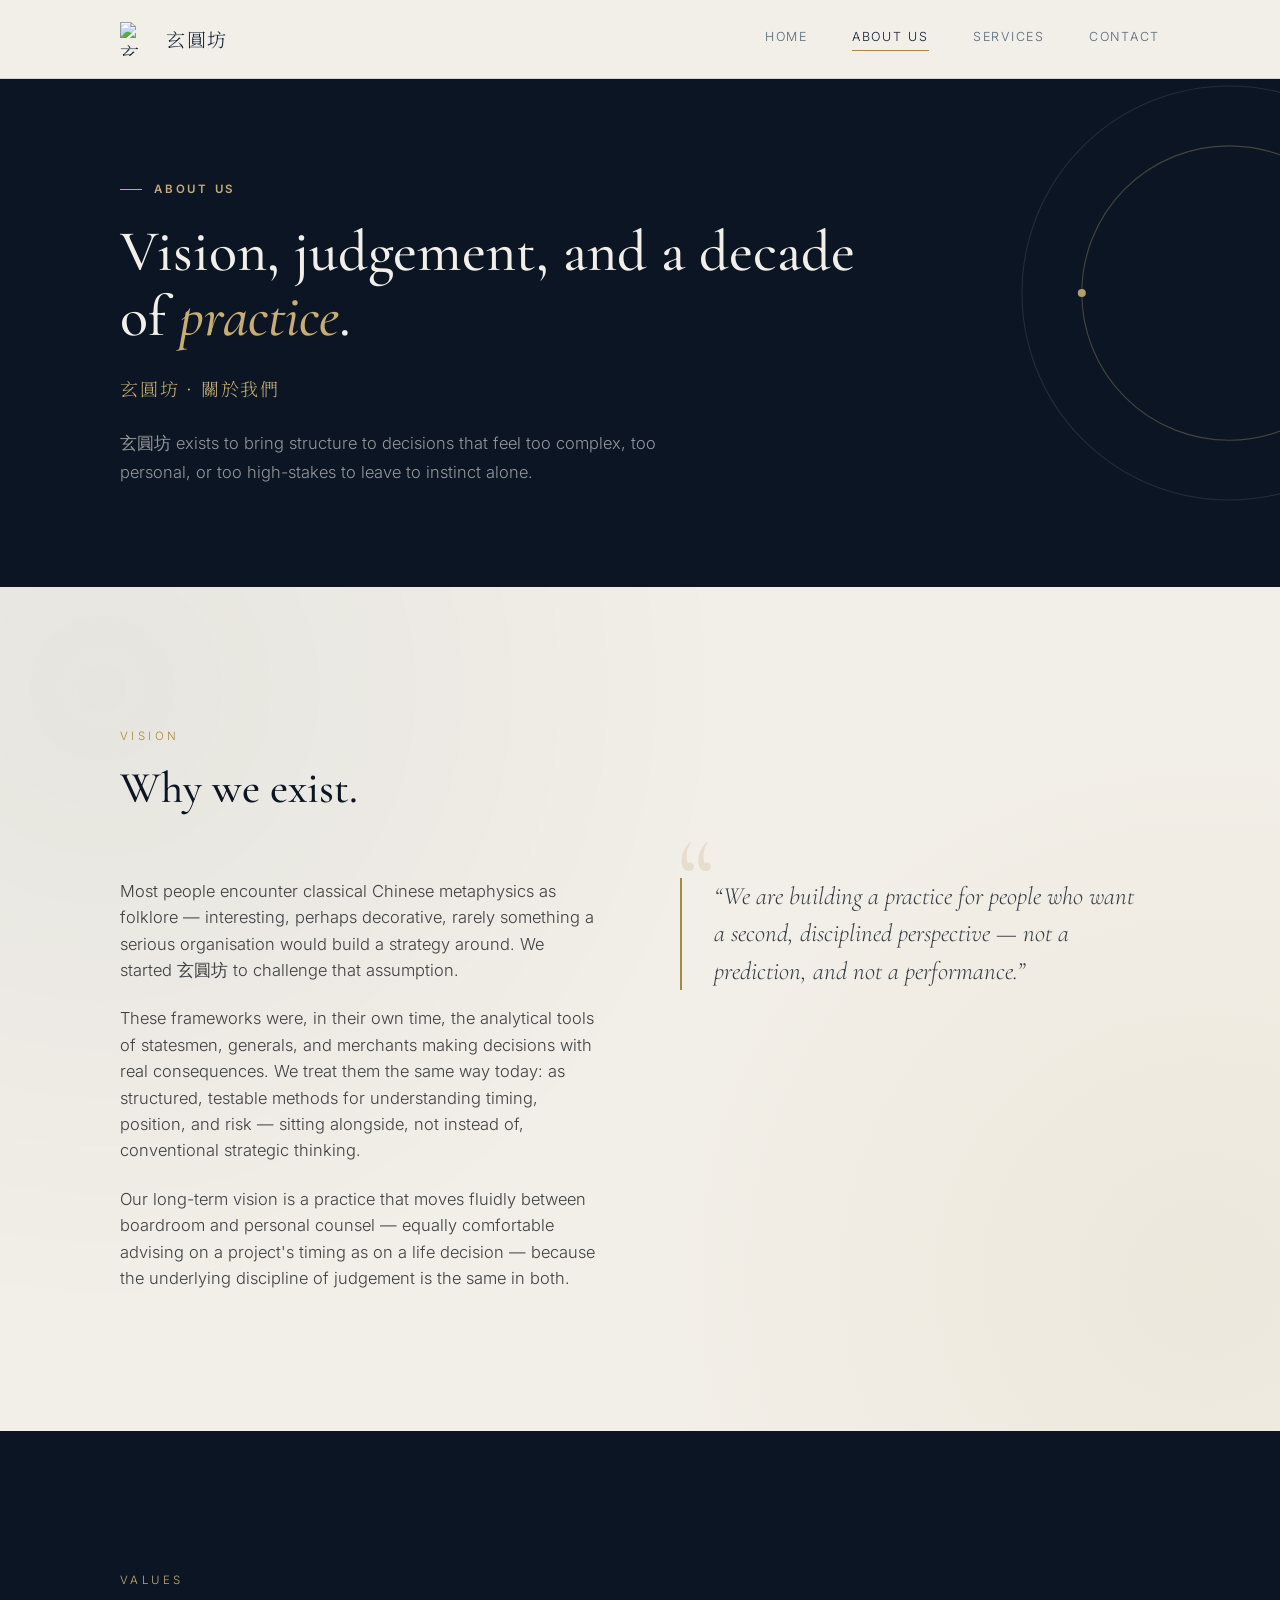
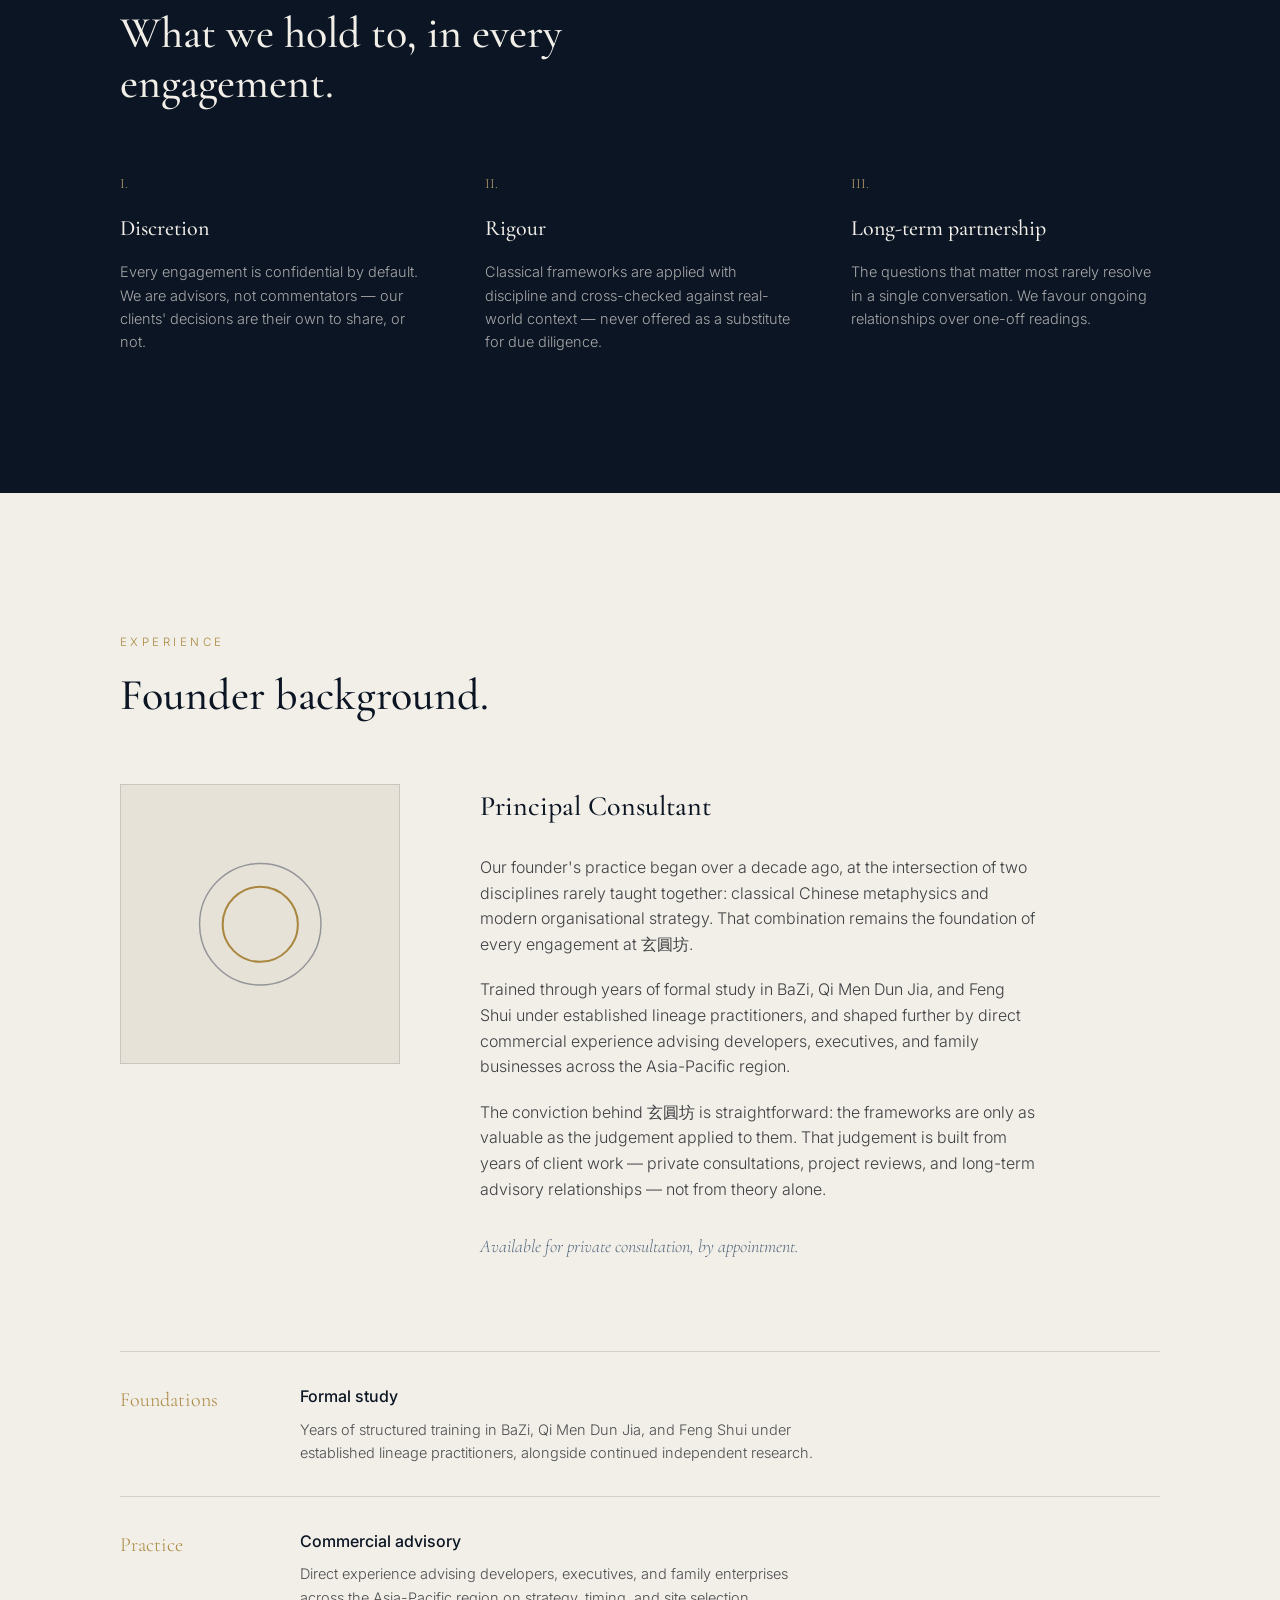
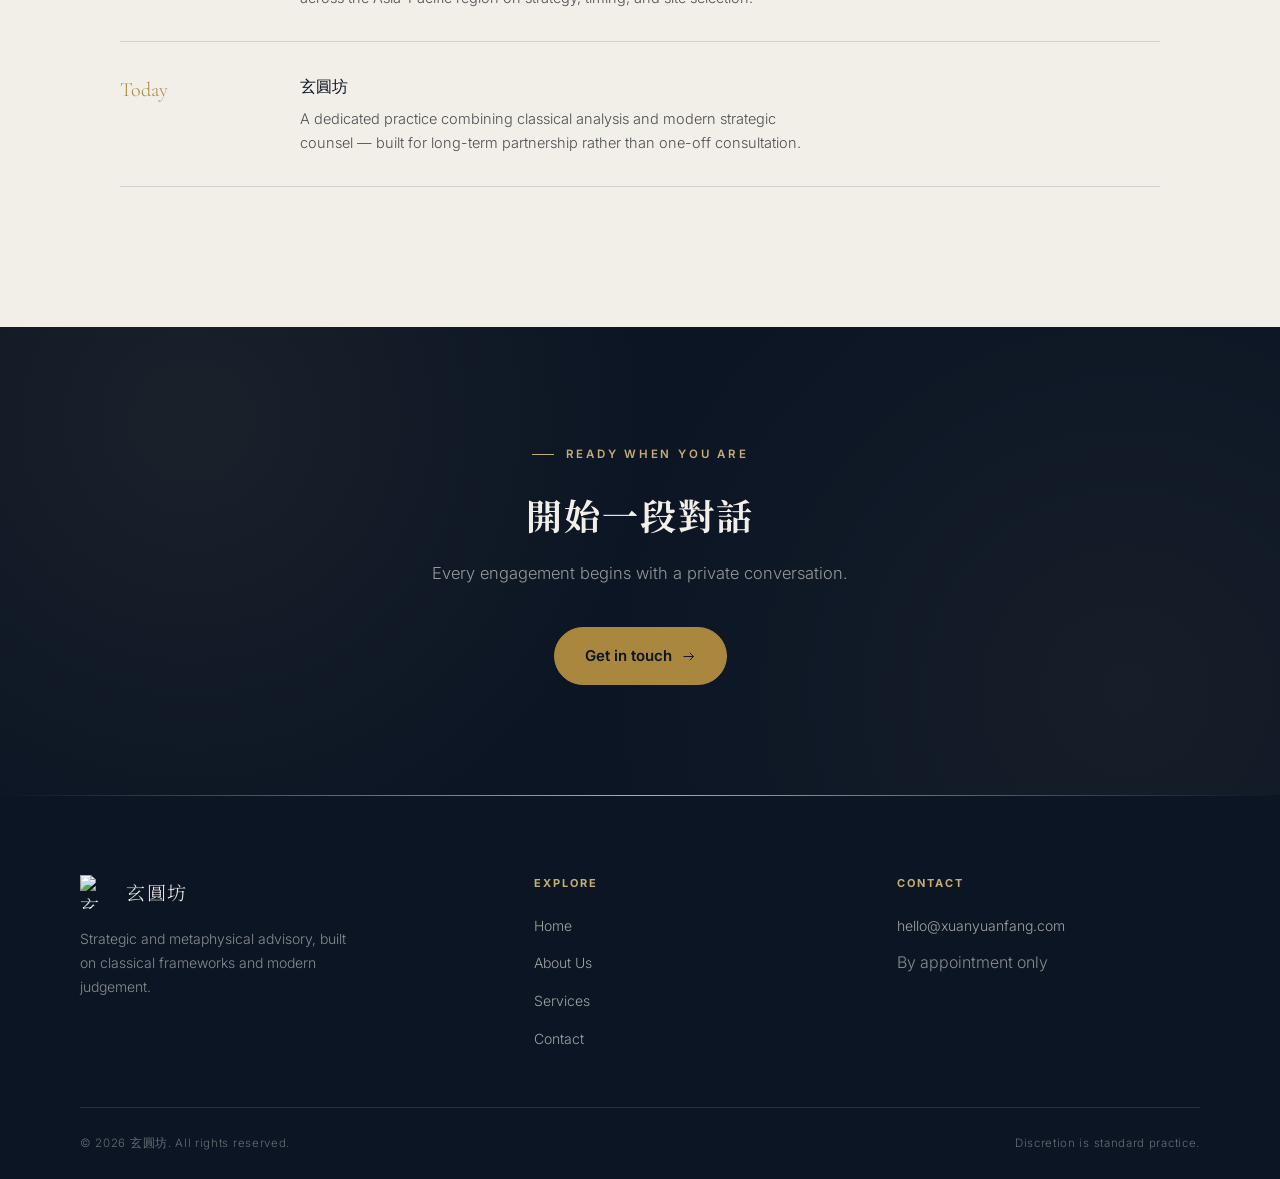
==== about.html @ 07e03a86 "Add files via upload" ====
<!DOCTYPE html>
<html lang="en">
<head>
<meta charset="UTF-8">
<meta name="viewport" content="width=device-width, initial-scale=1.0">
<title>About Us — 玄圓坊</title>
<link rel="icon" href="images/logo.png">
<link rel="preconnect" href="https://fonts.googleapis.com">
<link rel="preconnect" href="https://fonts.gstatic.com" crossorigin>
<link href="https://fonts.googleapis.com/css2?family=Noto+Serif+SC:wght@300;400;600&family=Cormorant+Garamond:ital,wght@0,500;0,600;1,400&family=Inter:wght@300;400;500;600&display=swap" rel="stylesheet">
<link rel="stylesheet" href="style.css">
</head>
<body>

<header id="siteHeader">
  <nav class="wrap">
    <a href="index.html" class="brand-mark">
      <img src="images/logo.png" alt="玄圓坊">
      玄圓坊
    </a>
    <div class="nav-links" id="navLinks">
      <a href="index.html">Home</a>
      <a href="about.html" class="active">About Us</a>
      <a href="services.html">Services</a>
      <a href="contact.html">Contact</a>
    </div>
    <button class="nav-toggle" id="navToggle" aria-label="Toggle menu">
      <span></span><span></span><span></span>
    </button>
  </nav>
</header>

<section class="page-hero">
  <div class="wrap">
    <div class="page-hero-decor" aria-hidden="true">
      <svg viewBox="0 0 400 400" fill="none">
        <circle cx="200" cy="200" r="180" stroke="rgba(242,239,232,0.12)" stroke-width="1"/>
        <circle cx="200" cy="200" r="128" stroke="var(--gold-soft)" stroke-width="1" opacity="0.35"/>
        <circle cx="72" cy="200" r="3.5" fill="var(--gold-soft)"/>
      </svg>
    </div>
    <div class="eyebrow">About Us</div>
    <h1>Vision, judgement, and a decade of <em style="font-style:italic;color:var(--gold-soft);">practice</em>.</h1>
    <div class="cn-sub">玄圓坊 · 關於我們</div>
    <p class="lede">玄圓坊 exists to bring structure to decisions that feel too complex, too personal, or too high-stakes to leave to instinct alone.</p>
  </div>
</section>

<section class="philosophy">
  <div class="wrap">
    <div class="section-head reveal">
      <div class="section-eyebrow">Vision</div>
      <h2 class="section-title">Why we exist.</h2>
    </div>
    <div class="philosophy-grid">
      <div class="reveal">
        <p>Most people encounter classical Chinese metaphysics as folklore — interesting, perhaps decorative, rarely something a serious organisation would build a strategy around. We started 玄圓坊 to challenge that assumption.</p>
        <p>These frameworks were, in their own time, the analytical tools of statesmen, generals, and merchants making decisions with real consequences. We treat them the same way today: as structured, testable methods for understanding timing, position, and risk — sitting alongside, not instead of, conventional strategic thinking.</p>
        <p>Our long-term vision is a practice that moves fluidly between boardroom and personal counsel — equally comfortable advising on a project's timing as on a life decision — because the underlying discipline of judgement is the same in both.</p>
      </div>
      <div class="reveal quote-block">
        <p>&ldquo;We are building a practice for people who want a second, disciplined perspective — not a prediction, and not a performance.&rdquo;</p>
      </div>
    </div>
  </div>
</section>

<section class="values">
  <div class="wrap">
    <div class="section-head reveal">
      <div class="section-eyebrow">Values</div>
      <h2 class="section-title">What we hold to, in every engagement.</h2>
    </div>
    <div class="value-grid reveal">
      <div class="value-item">
        <div class="v-num">I.</div>
        <h3>Discretion</h3>
        <p>Every engagement is confidential by default. We are advisors, not commentators — our clients' decisions are their own to share, or not.</p>
      </div>
      <div class="value-item">
        <div class="v-num">II.</div>
        <h3>Rigour</h3>
        <p>Classical frameworks are applied with discipline and cross-checked against real-world context — never offered as a substitute for due diligence.</p>
      </div>
      <div class="value-item">
        <div class="v-num">III.</div>
        <h3>Long-term partnership</h3>
        <p>The questions that matter most rarely resolve in a single conversation. We favour ongoing relationships over one-off readings.</p>
      </div>
    </div>
  </div>
</section>

<section id="founder" class="founder">
  <div class="wrap">
    <div class="section-head reveal">
      <div class="section-eyebrow">Experience</div>
      <h2 class="section-title">Founder background.</h2>
    </div>
    <div class="founder-grid">
      <div class="reveal founder-mark">
        <svg viewBox="0 0 100 100" aria-hidden="true">
          <circle cx="50" cy="50" r="42" fill="none" stroke="var(--navy)" stroke-width="1" opacity="0.4"/>
          <circle cx="50" cy="50" r="26" fill="none" stroke="var(--gold)" stroke-width="1.4"/>
        </svg>
      </div>
      <div class="reveal founder-copy">
        <div class="founder-name">Principal Consultant</div>
        <p>Our founder's practice began over a decade ago, at the intersection of two disciplines rarely taught together: classical Chinese metaphysics and modern organisational strategy. That combination remains the foundation of every engagement at 玄圓坊.</p>
        <p>Trained through years of formal study in BaZi, Qi Men Dun Jia, and Feng Shui under established lineage practitioners, and shaped further by direct commercial experience advising developers, executives, and family businesses across the Asia-Pacific region.</p>
        <p>The conviction behind 玄圓坊 is straightforward: the frameworks are only as valuable as the judgement applied to them. That judgement is built from years of client work — private consultations, project reviews, and long-term advisory relationships — not from theory alone.</p>
        <div class="founder-signoff">Available for private consultation, by appointment.</div>
      </div>
    </div>

    <div class="timeline reveal" style="margin-top:90px;">
      <div class="timeline-row">
        <div class="t-year">Foundations</div>
        <div class="t-copy">
          <h4>Formal study</h4>
          <p>Years of structured training in BaZi, Qi Men Dun Jia, and Feng Shui under established lineage practitioners, alongside continued independent research.</p>
        </div>
      </div>
      <div class="timeline-row">
        <div class="t-year">Practice</div>
        <div class="t-copy">
          <h4>Commercial advisory</h4>
          <p>Direct experience advising developers, executives, and family enterprises across the Asia-Pacific region on strategy, timing, and site selection.</p>
        </div>
      </div>
      <div class="timeline-row">
        <div class="t-year">Today</div>
        <div class="t-copy">
          <h4>玄圓坊</h4>
          <p>A dedicated practice combining classical analysis and modern strategic counsel — built for long-term partnership rather than one-off consultation.</p>
        </div>
      </div>
    </div>
  </div>
</section>

<section class="cta-banner">
  <div class="wrap" style="text-align:center;">
    <div class="cta-eyebrow reveal in-view">Ready when you are</div>
    <h2 class="cta-title reveal in-view">開始一段對話</h2>
    <p class="cta-sub reveal in-view">Every engagement begins with a private conversation.</p>
    <div class="cta-buttons reveal in-view">
      <a class="btn" href="contact.html">Get in touch
        <svg viewBox="0 0 24 24" fill="none" stroke="currentColor" stroke-width="1.5"><path d="M4 12h16M14 6l6 6-6 6"/></svg>
      </a>
    </div>
  </div>
</section>

<footer>
  <div class="wrap footer-main">
    <div class="footer-brand">
      <div class="brand-mark">
        <img src="images/logo-gold.png" alt="玄圓坊">
        玄圓坊
      </div>
      <p>Strategic and metaphysical advisory, built on classical frameworks and modern judgement.</p>
    </div>
    <div class="footer-col">
      <h4>Explore</h4>
      <ul>
        <li><a href="index.html">Home</a></li>
        <li><a href="about.html">About Us</a></li>
        <li><a href="services.html">Services</a></li>
        <li><a href="contact.html">Contact</a></li>
      </ul>
    </div>
    <div class="footer-col">
      <h4>Contact</h4>
      <ul>
        <li><a href="mailto:hello@xuanyuanfang.com">hello@xuanyuanfang.com</a></li>
        <li>By appointment only</li>
      </ul>
    </div>
  </div>
  <div class="wrap footer-bottom">
    <div>&copy; 2026 玄圓坊. All rights reserved.</div>
    <div>Discretion is standard practice.</div>
  </div>
</footer>

<script src="script.js"></script>
</body>
</html>
---- style.css ----
:root{
  --navy: #14213A;
  --navy-deep: #0B1524;
  --blue-grey: #55697E;
  --paper: #F2EFE8;
  --paper-dim: #E7E2D7;
  --gold: #A9873F;
  --gold-soft: #C7AD73;
  --ink: #171A1F;
  --line: rgba(20,33,58,0.14);
  --serif-cn: 'Noto Serif SC', serif;
  --serif-en: 'Cormorant Garamond', serif;
  --sans: 'Inter', -apple-system, sans-serif;
}

*{ margin:0; padding:0; box-sizing:border-box; }
html{ scroll-behavior:smooth; }

body{
  background:var(--paper);
  color:var(--ink);
  font-family:var(--sans);
  font-weight:300;
  line-height:1.6;
  overflow-x:hidden;
}

a{ color:inherit; text-decoration:none; }
::selection{ background:var(--gold-soft); color:var(--navy-deep); }
a:focus-visible, button:focus-visible, input:focus-visible, textarea:focus-visible{
  outline:2px solid var(--gold);
  outline-offset:4px;
}

.wrap{ max-width:1120px; margin:0 auto; padding:0 40px; }

/* ---------- NAV ---------- */
header{
  position:fixed; top:0; left:0; right:0; z-index:100;
  padding:22px 0;
  background:var(--paper);
  border-bottom:1px solid var(--line);
  transition:padding .4s ease, box-shadow .4s ease;
}
header.scrolled{
  padding:14px 0;
  box-shadow:0 8px 24px -18px rgba(11,21,36,0.25);
  border-bottom:1px solid var(--line);
}
nav.wrap{ display:flex; align-items:center; justify-content:space-between; }
.brand-mark{
  display:flex; align-items:center; gap:12px;
  font-family:var(--serif-cn); font-size:19px; letter-spacing:0.08em; color:var(--navy);
}
.brand-mark svg{ width:26px; height:26px; display:block; }
.brand-mark img{ width:34px; height:34px; display:block; }

.nav-links{
  display:flex; gap:44px; font-size:12.5px;
  letter-spacing:0.14em; text-transform:uppercase; color:var(--blue-grey);
}
.nav-links a{ position:relative; padding-bottom:4px; transition:color .3s ease; }
.nav-links a:hover, .nav-links a.active{ color:var(--navy); }
.nav-links a::after{
  content:''; position:absolute; left:0; bottom:0; width:0; height:1px;
  background:var(--gold); transition:width .35s ease;
}
.nav-links a:hover::after, .nav-links a.active::after{ width:100%; }

.nav-toggle{
  display:none; background:none; border:none; cursor:pointer;
  width:28px; height:20px; position:relative;
}
.nav-toggle span{
  position:absolute; left:0; right:0; height:1px; background:var(--navy);
  transition:transform .3s ease, opacity .3s ease;
}
.nav-toggle span:nth-child(1){ top:0; }
.nav-toggle span:nth-child(2){ top:9px; }
.nav-toggle span:nth-child(3){ top:18px; }

@media (max-width:760px){
  .nav-links{
    position:fixed; top:0; right:0; height:100vh; width:min(280px,78vw);
    background:var(--navy-deep); flex-direction:column; justify-content:center;
    align-items:flex-start; gap:30px; padding:0 44px;
    transform:translateX(100%); transition:transform .45s ease; color:var(--paper);
  }
  .nav-links.open{ transform:translateX(0); }
  .nav-links a{ color:rgba(242,239,232,0.8); }
  .nav-links a:hover, .nav-links a.active{ color:var(--gold-soft); }
  .nav-toggle{ display:block; z-index:110; }
  header.menu-open .nav-toggle span:nth-child(1){ transform:translateY(9px) rotate(45deg); }
  header.menu-open .nav-toggle span:nth-child(2){ opacity:0; }
  header.menu-open .nav-toggle span:nth-child(3){ transform:translateY(-9px) rotate(-45deg); }
}

/* ---------- PAGE HERO (interior pages, dark) ---------- */
.page-hero{
  padding:180px 0 100px;
  text-align:left;
  background:var(--navy-deep);
  position:relative;
  overflow:hidden;
}
.page-hero-decor{
  position:absolute; top:50%; right:-14%; transform:translateY(-50%);
  width:min(460px, 44vw); height:min(460px, 44vw); pointer-events:none; z-index:1; opacity:0.9;
}
.eyebrow{
  display:flex; align-items:center; gap:12px;
  font-family:var(--sans); font-size:11.5px; font-weight:600; letter-spacing:0.24em; text-transform:uppercase;
  color:var(--gold-soft); margin-bottom:22px; position:relative; z-index:2;
}
.eyebrow::before{ content:''; width:22px; height:1px; background:var(--gold-soft); }
.page-hero h1{
  font-family:var(--serif-en); font-weight:500;
  font-size:clamp(36px, 5.2vw, 58px); color:var(--paper); max-width:760px; line-height:1.12;
  position:relative; z-index:2;
}
.page-hero .cn-sub{
  font-family:var(--serif-cn); font-size:18px; letter-spacing:0.1em;
  color:var(--gold-soft); margin-top:24px; position:relative; z-index:2;
}
.page-hero p.lede{
  font-family:var(--sans); font-weight:300; font-size:16.5px; line-height:1.75;
  color:rgba(242,239,232,0.6); max-width:560px; margin-top:26px; position:relative; z-index:2;
}

/* ---------- CTA BANNER TEXT (dedicated, avoids hero-class collisions) ---------- */
.cta-eyebrow{
  display:inline-flex; align-items:center; gap:12px; justify-content:center;
  font-family:var(--sans); font-size:11.5px; font-weight:600; letter-spacing:0.24em; text-transform:uppercase;
  color:var(--gold-soft); margin-bottom:22px;
}
.cta-eyebrow::before{ content:''; width:22px; height:1px; background:var(--gold-soft); }
.cta-title{
  font-family:var(--serif-cn); font-size:clamp(26px,3.6vw,36px); color:var(--paper);
  letter-spacing:0.06em; margin-bottom:16px;
}
.cta-sub{
  font-family:var(--sans); font-weight:300; font-size:16.5px; line-height:1.7;
  color:rgba(242,239,232,0.6); max-width:460px; margin:0 auto 40px;
}
.cta-buttons{ display:flex; gap:16px; justify-content:center; flex-wrap:wrap; }

/* ---------- HOME HERO (dark, left-aligned) ---------- */
.hero{
  min-height:100vh; display:flex; align-items:center; position:relative;
  background:var(--navy-deep); overflow:hidden; padding:150px 0 100px;
}
.hero-decor{
  position:absolute; top:50%; right:-8%; transform:translateY(-50%);
  width:min(680px, 60vw); height:min(680px, 60vw); pointer-events:none; z-index:1;
}
@media (prefers-reduced-motion: no-preference){
  .hero-decor{ animation:slowspin 140s linear infinite; }
  @keyframes slowspin{ to{ transform:translateY(-50%) rotate(360deg); } }
  .arc-draw{ stroke-dasharray:1000; stroke-dashoffset:1000; animation:draw 2.4s cubic-bezier(.4,0,.2,1) forwards; }
  .arc-draw.delay1{ animation-delay:.3s; }
  @keyframes draw{ to{ stroke-dashoffset:0; } }
}

.hero-inner{
  position:relative; z-index:2;
  max-width:660px;
}
.hero-eyebrow{
  display:flex; align-items:center; gap:12px;
  font-family:var(--sans); font-size:11.5px; font-weight:600; letter-spacing:0.24em; text-transform:uppercase;
  color:var(--gold-soft); margin-bottom:26px; opacity:0; animation:fadeUp .9s ease forwards .2s;
}
.hero-eyebrow::before{ content:''; width:22px; height:1px; background:var(--gold-soft); }

.hero-couplet{
  display:flex; align-items:baseline; gap:16px; flex-wrap:wrap;
  margin-bottom:28px; opacity:0; animation:fadeUp 1s ease forwards .4s;
}
.couplet-cn{ font-family:var(--serif-cn); font-size:20px; color:var(--gold-soft); letter-spacing:0.05em; }
.couplet-en{ font-family:var(--sans); font-size:14px; color:rgba(242,239,232,0.5); font-weight:300; }

.hero-headline{
  font-family:var(--serif-en); font-weight:500; font-size:clamp(38px, 5.4vw, 62px);
  line-height:1.1; color:var(--paper); margin-bottom:30px; letter-spacing:-0.01em;
  opacity:0; animation:fadeUp 1.05s ease forwards .55s;
}
.hero-headline em{ font-style:italic; color:var(--gold-soft); font-weight:500; }

.hero-lede{
  font-family:var(--sans); font-size:16.5px; font-weight:300; line-height:1.75;
  color:rgba(242,239,232,0.62); max-width:520px; margin-bottom:44px;
  opacity:0; animation:fadeUp 1.05s ease forwards .75s;
}

.hero-cta{ display:flex; gap:16px; flex-wrap:wrap; opacity:0; animation:fadeUp 1.05s ease forwards .95s; }

@keyframes fadeUp{ from{ opacity:0; transform:translateY(16px); } to{ opacity:1; transform:translateY(0); } }

.btn{
  display:inline-flex; align-items:center; gap:9px;
  font-family:var(--sans); font-weight:600; font-size:15px; letter-spacing:0; text-transform:none;
  color:var(--navy-deep); background:var(--gold); border:1px solid var(--gold);
  border-radius:999px; padding:16px 30px; cursor:pointer;
  transition:transform .3s ease, box-shadow .3s ease, background .3s ease, border-color .3s ease;
}
.btn:hover{ background:var(--gold-soft); border-color:var(--gold-soft); transform:translateY(-2px); box-shadow:0 14px 28px -14px rgba(169,135,63,0.55); color:var(--navy-deep); }
.btn svg{ width:15px; height:15px; transition:transform .35s ease; }
.btn:hover svg{ transform:translateX(4px); }
.btn.ghost{ background:transparent; border-color:rgba(20,33,58,0.28); color:var(--navy); }
.btn.ghost:hover{ background:rgba(20,33,58,0.05); box-shadow:none; }
.btn.on-dark{ background:transparent; border-color:rgba(242,239,232,0.35); color:var(--paper); }
.btn.on-dark:hover{ background:rgba(242,239,232,0.08); border-color:var(--paper); box-shadow:none; }

/* ---------- SECTION SHELL ---------- */
section{ padding:140px 0; position:relative; }
.section-head{ margin-bottom:64px; }
.section-eyebrow{ font-size:11.5px; letter-spacing:0.3em; text-transform:uppercase; color:var(--gold); margin-bottom:18px; }
.section-title{ font-family:var(--serif-en); font-weight:500; font-size:clamp(30px, 3.6vw, 44px); color:var(--navy-deep); max-width:640px; line-height:1.15; }

.reveal{ opacity:0; transform:translateY(28px); transition:opacity .9s ease, transform .9s ease; }
.reveal.in-view{ opacity:1; transform:translateY(0); }

/* ---------- PHILOSOPHY / TEXT BLOCKS ---------- */
.philosophy{
  background-color:var(--paper);
  background-image:
    radial-gradient(circle at 8% 12%, rgba(20,33,58,0.05) 0, transparent 45%),
    radial-gradient(circle at 94% 82%, rgba(169,135,63,0.07) 0, transparent 40%);
}
.philosophy-grid{ display:grid; grid-template-columns:1fr 1fr; gap:80px; align-items:start; }
.philosophy p{ font-size:16.5px; color:var(--ink); opacity:0.82; margin-bottom:22px; max-width:480px; }
.philosophy p:last-child{ margin-bottom:0; }
.quote-block{ border-left:2px solid var(--gold); padding-left:32px; position:relative; }
.quote-block::before{
  content:'\201C';
  position:absolute; left:-6px; top:-58px;
  font-family:var(--serif-en); font-size:120px; color:var(--gold);
  opacity:0.16; line-height:1; pointer-events:none;
}
.quote-block p{ font-family:var(--serif-en); font-style:italic; font-size:25px; color:var(--navy-deep); line-height:1.5; max-width:420px; position:relative; z-index:1; }
.quote-attr{
  margin-top:20px; font-size:11.5px; letter-spacing:0.14em; text-transform:uppercase; color:var(--blue-grey);
}

/* ---------- PROCESS / HOW WE WORK ---------- */
.process{ background:var(--paper); }
.process-list{
  margin-top:20px; position:relative;
}
.process-list::before{
  content:''; position:absolute; left:29px; top:14px; bottom:14px; width:1px;
  background:var(--line);
}
.process-step{
  display:grid; grid-template-columns:60px 1fr; gap:32px;
  padding:34px 0; position:relative;
}
.process-num{
  width:60px; height:60px; border-radius:50%; border:1px solid var(--gold);
  display:flex; align-items:center; justify-content:center;
  font-family:var(--serif-en); font-size:19px; color:var(--gold);
  background:var(--paper); position:relative; z-index:1; flex-shrink:0;
}
.process-copy h3{
  font-family:var(--serif-en); font-size:23px; font-weight:500; color:var(--navy-deep); margin-bottom:10px;
}
.process-copy p{ font-size:15px; color:var(--ink); opacity:0.75; max-width:520px; }

@media (max-width:600px){
  .process-step{ grid-template-columns:44px 1fr; gap:20px; }
  .process-num{ width:44px; height:44px; font-size:15px; }
  .process-list::before{ left:21px; }
}
.service-cards{ display:grid; grid-template-columns:repeat(2, 1fr); gap:2px; background:var(--line); border:1px solid var(--line); }
.service-card{
  background:var(--paper); padding:44px 40px; display:flex; flex-direction:column; gap:18px;
  transition:background .35s ease, transform .35s ease, box-shadow .35s ease;
  position:relative;
}
.service-card::before{
  content:''; position:absolute; top:0; left:0; right:0; height:3px;
  background:var(--gold); transform:scaleX(0); transform-origin:left; transition:transform .4s ease;
}
.service-card:hover{
  background:var(--paper-dim);
  transform:translateY(-4px);
  box-shadow:0 22px 40px -26px rgba(11,21,36,0.35);
  z-index:2;
}
.service-card:hover::before{ transform:scaleX(1); }
.service-card .icon-circle{
  width:42px; height:42px; border-radius:50%; border:1px solid var(--line);
  display:flex; align-items:center; justify-content:center; background:var(--paper);
}
.service-card .icon-circle svg{ width:20px; height:20px; }
.service-card .card-top{ display:flex; align-items:center; justify-content:space-between; }
.service-card .price-tag{
  font-family:var(--serif-en); font-size:13px; color:var(--gold); letter-spacing:0.03em; white-space:nowrap;
}
.service-card .cn-label{ font-family:var(--serif-cn); font-size:12.5px; color:var(--blue-grey); opacity:0.7; }
.service-card h3{ font-family:var(--serif-en); font-size:23px; font-weight:500; color:var(--navy-deep); }
.service-card p{ font-size:14.5px; color:var(--ink); opacity:0.72; max-width:380px; flex:1; }
.service-card .learn-more{
  font-size:11.5px; letter-spacing:0.16em; text-transform:uppercase; color:var(--navy);
  display:inline-flex; align-items:center; gap:8px; margin-top:6px; width:fit-content;
  border-bottom:1px solid transparent; transition:border-color .3s ease;
}
.service-card .learn-more:hover{ border-color:var(--gold); }
.service-card .learn-more svg{ width:12px; height:12px; }

@media (max-width:760px){ .service-cards{ grid-template-columns:1fr; } }

/* ---------- DETAILED SERVICES (services.html) ---------- */
.service-detail{
  display:grid; grid-template-columns:260px 1fr; gap:60px;
  padding:70px 0; border-bottom:1px solid var(--line);
}
.service-detail:first-of-type{ border-top:1px solid var(--line); }
.service-detail .sd-label{ position:sticky; top:120px; align-self:start; }
.service-detail .sd-mark{
  width:52px; height:52px; margin-bottom:22px; border-radius:50%;
  border:1px solid var(--line); display:flex; align-items:center; justify-content:center; background:var(--paper-dim);
}
.service-detail .sd-mark svg{ width:26px; height:26px; }
.service-detail .sd-name{ font-family:var(--serif-en); font-size:28px; font-weight:500; color:var(--navy-deep); line-height:1.2; }
.service-detail .sd-cn{ font-family:var(--serif-cn); font-size:15px; color:var(--blue-grey); margin-top:6px; }
.service-detail .sd-price{
  display:inline-block; margin-top:18px; font-family:var(--serif-en); font-size:15px; color:var(--gold);
  border-top:1px solid var(--line); padding-top:14px;
}
.service-detail .sd-price .fee-note{
  display:block; font-family:var(--sans); font-size:10.5px; letter-spacing:0.08em; text-transform:uppercase;
  color:var(--blue-grey); margin-top:4px;
}
.sd-body p{ font-size:16px; color:var(--ink); opacity:0.8; margin-bottom:20px; max-width:620px; }
.sd-body h4{
  font-size:11.5px; letter-spacing:0.16em; text-transform:uppercase; color:var(--gold);
  margin:28px 0 12px;
}
.sd-body ul{ list-style:none; }
.sd-body li{
  font-size:15px; color:var(--ink); opacity:0.8; padding-left:20px; position:relative; margin-bottom:10px; max-width:600px;
}
.sd-body li::before{ content:''; position:absolute; left:0; top:9px; width:6px; height:1px; background:var(--gold); }

@media (max-width:820px){
  .service-detail{ grid-template-columns:1fr; gap:20px; }
  .service-detail .sd-label{ position:static; }
}

.fee-disclaimer{
  margin-top:50px; padding-top:36px; border-top:1px solid var(--line);
  font-size:13px; color:var(--blue-grey); max-width:680px; line-height:1.7;
}
.fee-disclaimer .cn{ font-family:var(--serif-cn); display:block; margin-bottom:6px; color:var(--navy); }

/* ---------- FOUNDER / ABOUT ---------- */
.founder{ background:var(--paper); }
.founder-grid{ display:grid; grid-template-columns:280px 1fr; gap:80px; align-items:start; }
.founder-mark{ width:100%; aspect-ratio:1/1; border:1px solid var(--line); display:flex; align-items:center; justify-content:center; background:var(--paper-dim); }
.founder-mark svg{ width:52%; height:52%; }
.founder-copy .section-eyebrow{ margin-bottom:10px; }
.founder-name{ font-family:var(--serif-en); font-size:28px; color:var(--navy-deep); margin-bottom:26px; font-weight:500; }
.founder-copy p{ font-size:16px; color:var(--ink); opacity:0.82; margin-bottom:20px; max-width:560px; }
.founder-copy p:last-child{ margin-bottom:0; }
.founder-signoff{ margin-top:30px; font-family:var(--serif-en); font-style:italic; font-size:18px; color:var(--blue-grey); }

@media (max-width:760px){
  .founder-grid{ grid-template-columns:1fr; }
  .founder-mark{ max-width:180px; }
}

/* ---------- VISION / VALUES (about.html) ---------- */
.values{ background:var(--navy-deep); color:var(--paper); }
.values .section-eyebrow{ color:var(--gold-soft); }
.values .section-title{ color:var(--paper); }
.value-grid{ display:grid; grid-template-columns:repeat(3, 1fr); gap:56px; margin-top:20px; }
.value-item .v-num{ font-family:var(--serif-en); font-size:14px; color:var(--gold-soft); margin-bottom:16px; }
.value-item h3{ font-family:var(--serif-en); font-size:22px; font-weight:500; margin-bottom:14px; }
.value-item p{ font-size:14.5px; color:rgba(242,239,232,0.68); }
@media (max-width:820px){ .value-grid{ grid-template-columns:1fr; gap:40px; } }

.timeline{ border-top:1px solid var(--line); margin-top:20px; }
.timeline-row{ display:grid; grid-template-columns:140px 1fr; gap:40px; padding:32px 0; border-bottom:1px solid var(--line); }
.timeline-row .t-year{ font-family:var(--serif-en); font-size:20px; color:var(--gold); }
.timeline-row .t-copy h4{ font-size:16px; color:var(--navy-deep); margin-bottom:8px; font-weight:500; }
.timeline-row .t-copy p{ font-size:14.5px; color:var(--ink); opacity:0.75; max-width:520px; }
@media (max-width:600px){ .timeline-row{ grid-template-columns:1fr; gap:8px; } }

/* ---------- CONTACT ---------- */
.contact{ background:var(--navy); color:var(--paper); }
.contact-grid{ display:grid; grid-template-columns:1fr 1fr; gap:80px; }
.contact .section-eyebrow{ color:var(--gold-soft); }
.contact-title{ font-family:var(--serif-cn); font-size:clamp(26px, 3.4vw, 36px); letter-spacing:0.06em; margin-bottom:20px; color:var(--paper); }
.contact-sub{ font-family:var(--serif-en); font-style:italic; font-size:19px; color:rgba(242,239,232,0.72); max-width:440px; margin-bottom:36px; }
.contact-details{ display:flex; flex-direction:column; gap:26px; margin-top:20px; }
.contact-details .cd-item{ font-size:14px; color:rgba(242,239,232,0.7); }
.contact-details .cd-label{ display:block; font-size:11px; letter-spacing:0.16em; text-transform:uppercase; color:var(--gold-soft); margin-bottom:6px; }

.contact-form{ display:flex; flex-direction:column; gap:22px; }
.field{ display:flex; flex-direction:column; gap:8px; }
.field label{ font-size:11px; letter-spacing:0.18em; text-transform:uppercase; color:rgba(242,239,232,0.6); }
.field input, .field textarea, .field select{
  background:transparent; border:none; border-bottom:1px solid rgba(242,239,232,0.3);
  color:var(--paper); font-family:var(--sans); font-size:15px; padding:10px 2px; resize:none;
  transition:border-color .3s ease;
}
.field select option{ color:var(--ink); }
.field input:focus, .field textarea:focus, .field select:focus{ outline:none; border-color:var(--gold-soft); }
.field input::placeholder, .field textarea::placeholder{ color:rgba(242,239,232,0.32); }
.contact-form .btn{ align-self:flex-start; margin-top:10px; }
.contact-note{ margin-top:36px; font-size:12.5px; letter-spacing:0.05em; color:rgba(242,239,232,0.45); }

@media (max-width:820px){ .contact-grid{ grid-template-columns:1fr; gap:50px; } }

/* ---------- CTA BANNER (home -> contact) ---------- */
.cta-banner{
  background-color:var(--navy-deep); color:var(--paper); text-align:center; padding:110px 0;
  background-image:
    radial-gradient(circle at 15% 20%, rgba(199,173,115,0.08) 0, transparent 40%),
    radial-gradient(circle at 88% 78%, rgba(199,173,115,0.06) 0, transparent 45%);
}

/* ---------- FOOTER ---------- */
footer{ background:var(--navy-deep); color:rgba(242,239,232,0.55); padding:0; position:relative; }
footer::before{
  content:''; position:absolute; top:0; left:0; right:0; height:1px;
  background:linear-gradient(to right, transparent, var(--gold-soft), transparent);
}
.footer-main{
  display:grid; grid-template-columns:1.3fr 1fr 1fr; gap:60px;
  padding:80px 0 56px;
}
.footer-brand .brand-mark{ color:var(--paper); margin-bottom:18px; }
.footer-brand p{ font-size:14px; color:rgba(242,239,232,0.55); max-width:280px; line-height:1.7; }
.footer-col h4{
  font-size:11px; letter-spacing:0.18em; text-transform:uppercase; color:var(--gold-soft);
  margin-bottom:20px;
}
.footer-col ul{ list-style:none; display:flex; flex-direction:column; gap:12px; }
.footer-col a{ font-size:14px; color:rgba(242,239,232,0.65); transition:color .3s ease; }
.footer-col a:hover{ color:var(--paper); }
.footer-bottom{
  border-top:1px solid rgba(242,239,232,0.12);
  padding:26px 0;
  display:flex; align-items:center; justify-content:space-between;
  font-size:11.5px; letter-spacing:0.06em; color:rgba(242,239,232,0.4);
  flex-wrap:wrap; gap:14px;
}
@media (max-width:820px){
  .footer-main{ grid-template-columns:1fr 1fr; gap:40px; }
  .footer-brand{ grid-column:1 / -1; }
}
@media (max-width:560px){
  .footer-main{ grid-template-columns:1fr; }
  .footer-bottom{ flex-direction:column; text-align:center; }
}

@media (max-width:900px){
  .philosophy-grid, .founder-grid{ grid-template-columns:1fr; gap:48px; }
  section{ padding:100px 0; }
  .wrap{ padding:0 24px; }
  .hero-decor, .page-hero-decor{ display:none; }
}
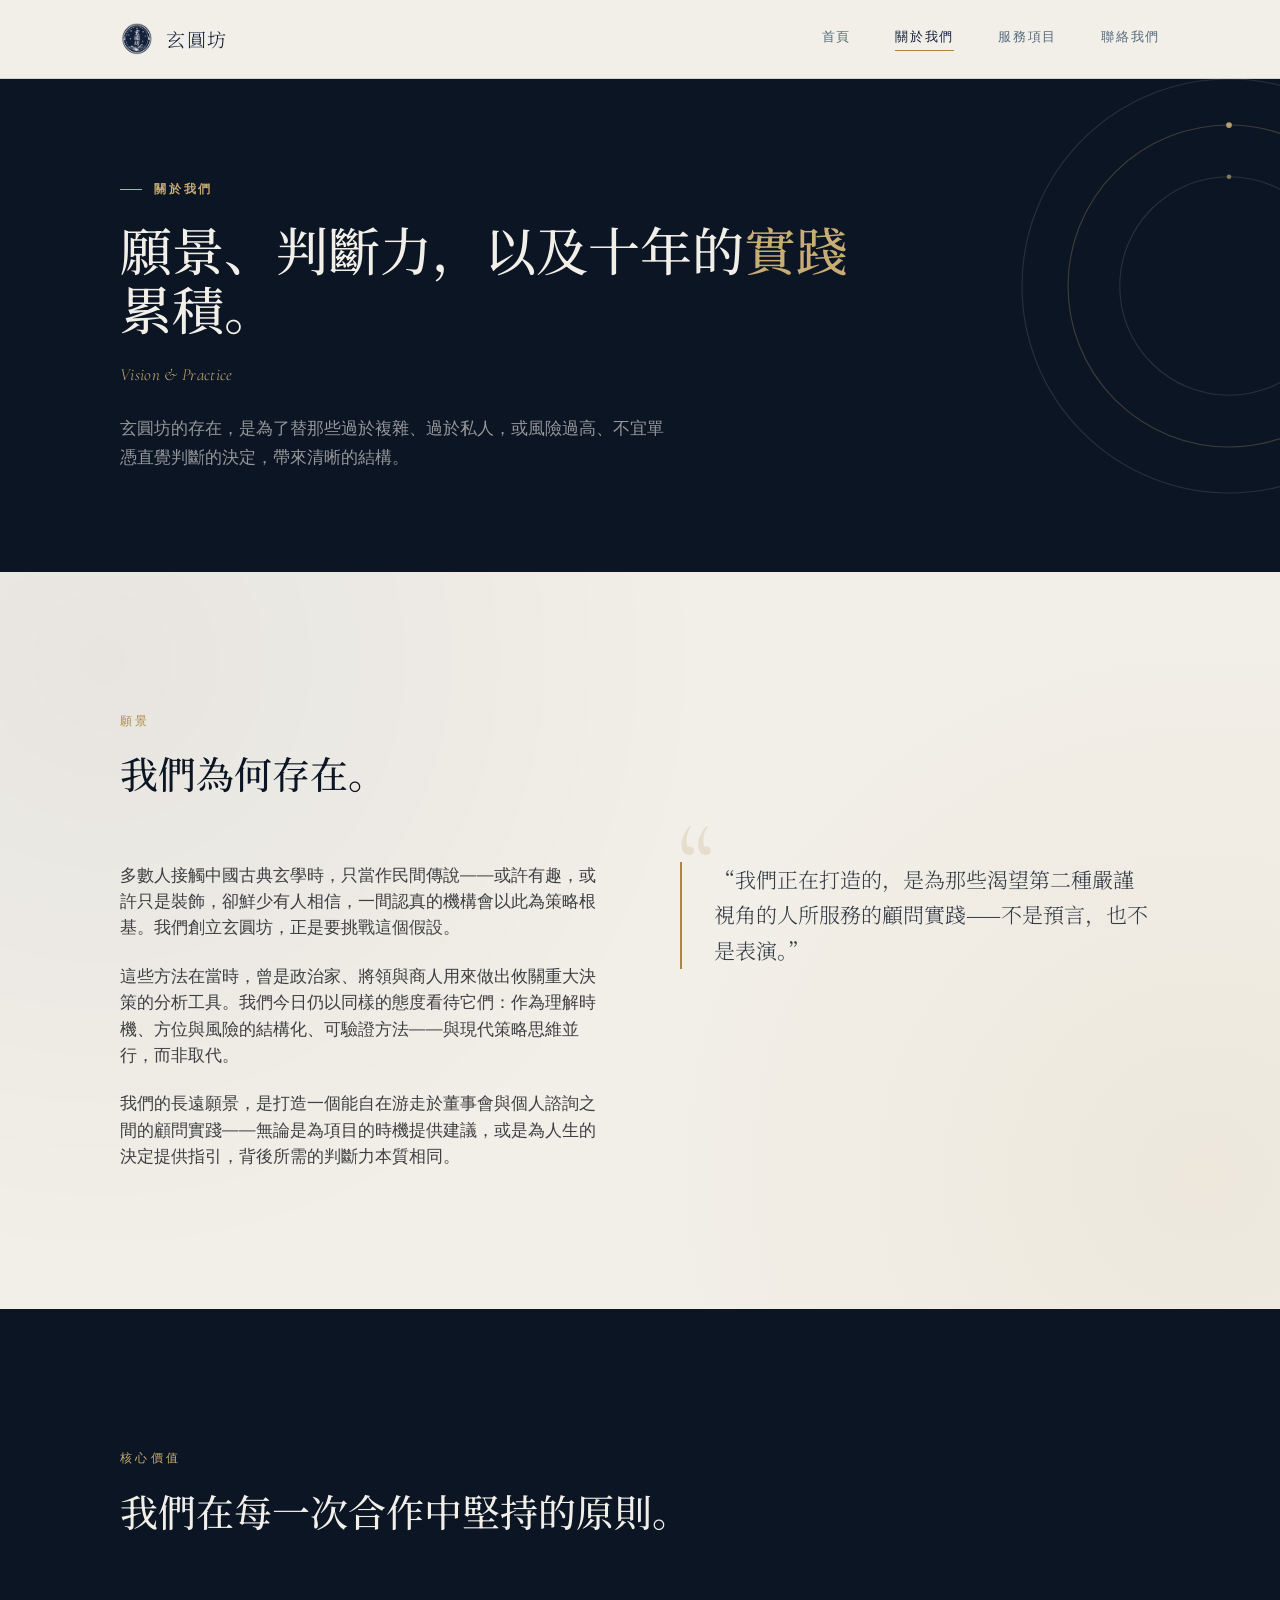
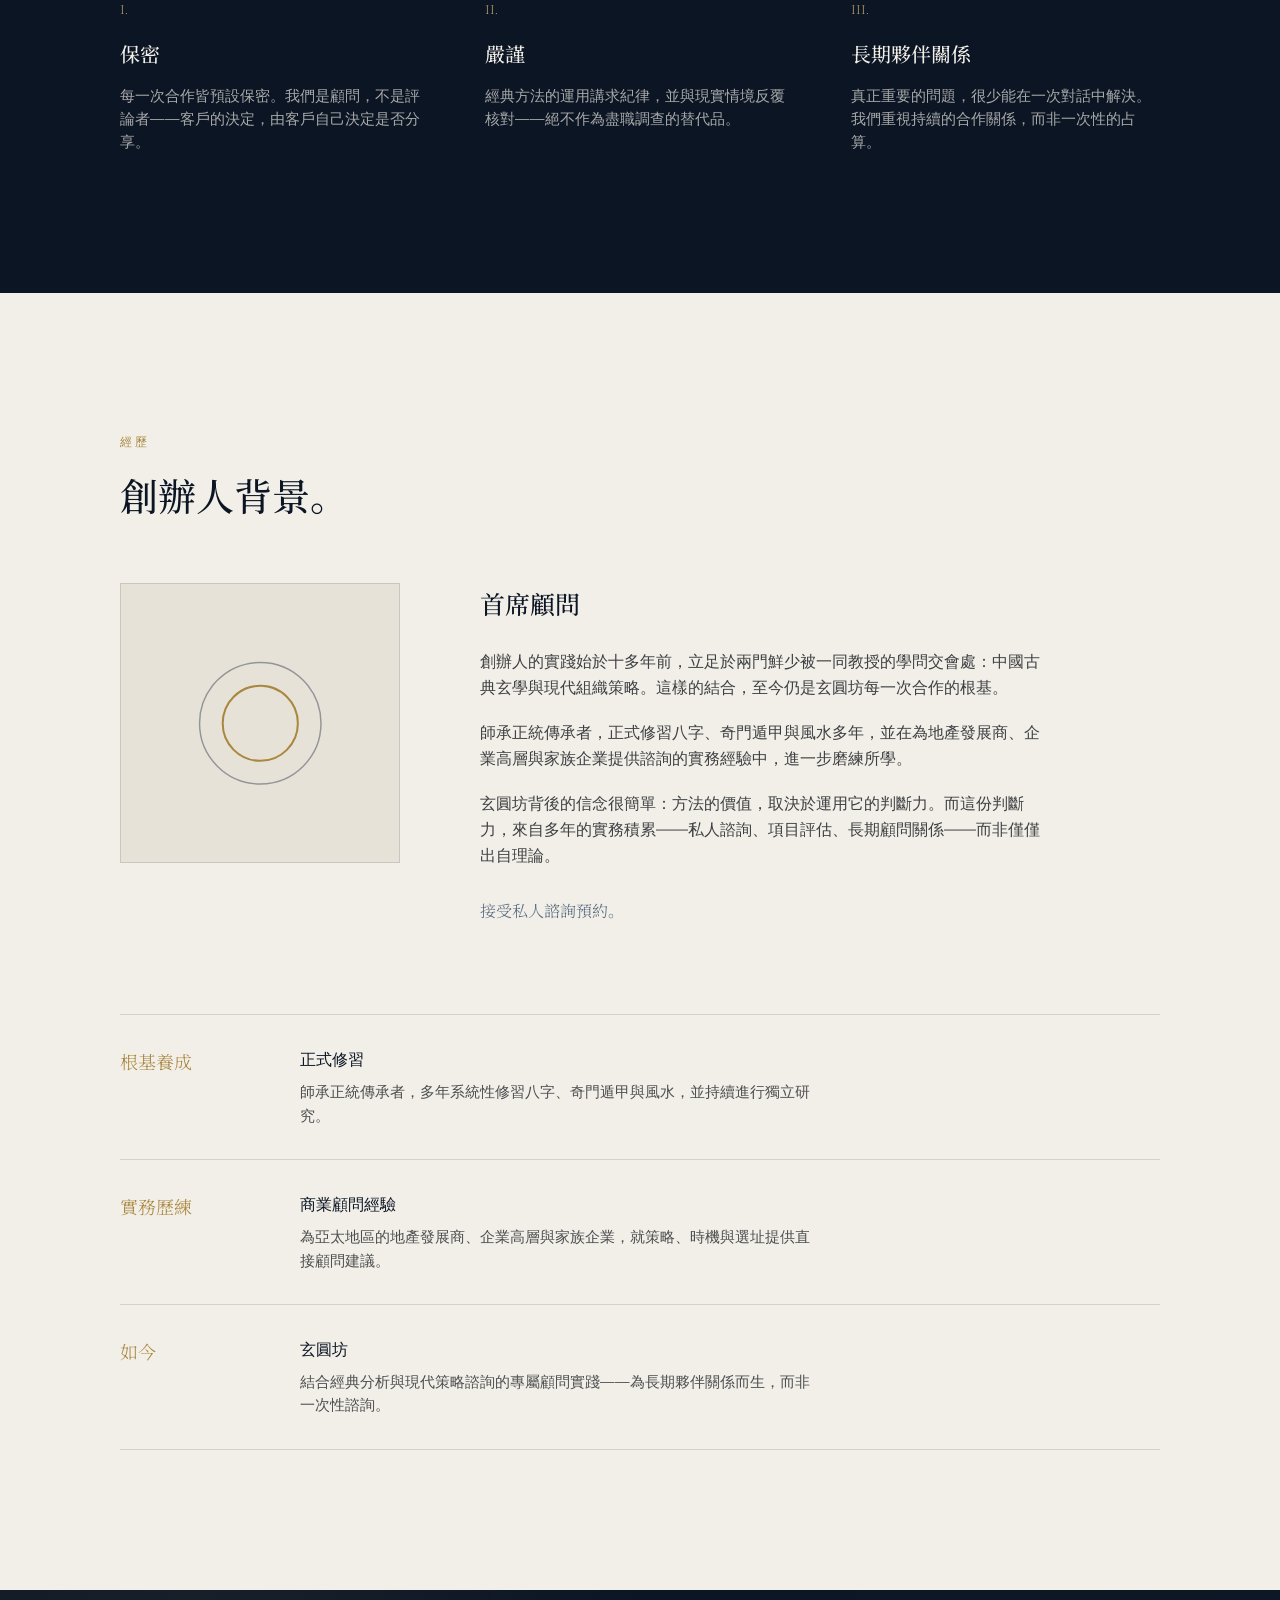
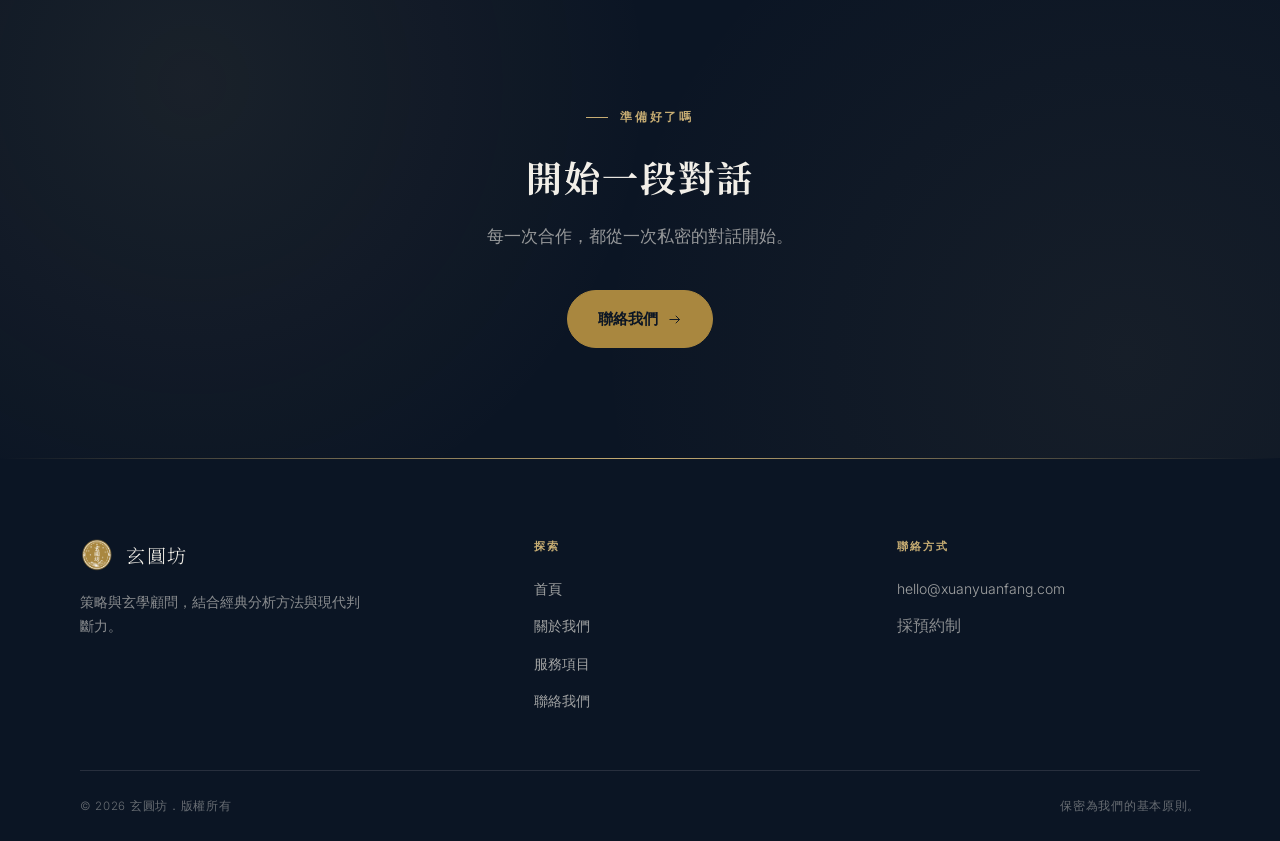
==== commit d2c1db3a: "Add files via upload" ====
--- a/about.html
+++ b/about.html
@@ -1,9 +1,9 @@
 <!DOCTYPE html>
-<html lang="en">
+<html lang="zh-Hant">
 <head>
 <meta charset="UTF-8">
 <meta name="viewport" content="width=device-width, initial-scale=1.0">
-<title>About Us — 玄圓坊</title>
+<title>關於我們 — 玄圓坊</title>
 <link rel="icon" href="images/logo.png">
 <link rel="preconnect" href="https://fonts.googleapis.com">
 <link rel="preconnect" href="https://fonts.gstatic.com" crossorigin>
@@ -19,10 +19,10 @@
       玄圓坊
     </a>
     <div class="nav-links" id="navLinks">
-      <a href="index.html">Home</a>
-      <a href="about.html" class="active">About Us</a>
-      <a href="services.html">Services</a>
-      <a href="contact.html">Contact</a>
+      <a href="index.html">首頁</a>
+      <a href="about.html" class="active">關於我們</a>
+      <a href="services.html">服務項目</a>
+      <a href="contact.html">聯絡我們</a>
     </div>
     <button class="nav-toggle" id="navToggle" aria-label="Toggle menu">
       <span></span><span></span><span></span>
@@ -34,32 +34,41 @@
   <div class="wrap">
     <div class="page-hero-decor" aria-hidden="true">
       <svg viewBox="0 0 400 400" fill="none">
-        <circle cx="200" cy="200" r="180" stroke="rgba(242,239,232,0.12)" stroke-width="1"/>
-        <circle cx="200" cy="200" r="128" stroke="var(--gold-soft)" stroke-width="1" opacity="0.35"/>
-        <circle cx="72" cy="200" r="3.5" fill="var(--gold-soft)"/>
+        <circle class="orbit-ring" cx="200" cy="200" r="180"/>
+        <circle class="orbit-ring gold arc-draw" cx="200" cy="200" r="140"/>
+        <circle class="orbit-ring" cx="200" cy="200" r="95"/>
+        <g class="orbit-spin-mid" style="transform-origin:200px 200px;">
+          <circle class="orbit-dot" cx="380" cy="200" r="3"/>
+        </g>
+        <g class="orbit-spin-slow" style="transform-origin:200px 200px;">
+          <circle class="orbit-dot" cx="200" cy="60" r="2.5"/>
+        </g>
+        <g class="orbit-spin-fast" style="transform-origin:200px 200px;">
+          <circle class="orbit-dot" cx="200" cy="105" r="2" opacity="0.7"/>
+        </g>
       </svg>
     </div>
-    <div class="eyebrow">About Us</div>
-    <h1>Vision, judgement, and a decade of <em style="font-style:italic;color:var(--gold-soft);">practice</em>.</h1>
-    <div class="cn-sub">玄圓坊 · 關於我們</div>
-    <p class="lede">玄圓坊 exists to bring structure to decisions that feel too complex, too personal, or too high-stakes to leave to instinct alone.</p>
+    <div class="eyebrow">關於我們</div>
+    <h1>願景、判斷力，以及十年的<em style="font-style:normal;color:var(--gold-soft);">實踐</em>累積。</h1>
+    <div class="cn-sub">Vision &amp; Practice</div>
+    <p class="lede">玄圓坊的存在，是為了替那些過於複雜、過於私人，或風險過高、不宜單憑直覺判斷的決定，帶來清晰的結構。</p>
   </div>
 </section>
 
 <section class="philosophy">
   <div class="wrap">
     <div class="section-head reveal">
-      <div class="section-eyebrow">Vision</div>
-      <h2 class="section-title">Why we exist.</h2>
+      <div class="section-eyebrow">願景</div>
+      <h2 class="section-title">我們為何存在。</h2>
     </div>
     <div class="philosophy-grid">
       <div class="reveal">
-        <p>Most people encounter classical Chinese metaphysics as folklore — interesting, perhaps decorative, rarely something a serious organisation would build a strategy around. We started 玄圓坊 to challenge that assumption.</p>
-        <p>These frameworks were, in their own time, the analytical tools of statesmen, generals, and merchants making decisions with real consequences. We treat them the same way today: as structured, testable methods for understanding timing, position, and risk — sitting alongside, not instead of, conventional strategic thinking.</p>
-        <p>Our long-term vision is a practice that moves fluidly between boardroom and personal counsel — equally comfortable advising on a project's timing as on a life decision — because the underlying discipline of judgement is the same in both.</p>
+        <p>多數人接觸中國古典玄學時，只當作民間傳說——或許有趣，或許只是裝飾，卻鮮少有人相信，一間認真的機構會以此為策略根基。我們創立玄圓坊，正是要挑戰這個假設。</p>
+        <p>這些方法在當時，曾是政治家、將領與商人用來做出攸關重大決策的分析工具。我們今日仍以同樣的態度看待它們：作為理解時機、方位與風險的結構化、可驗證方法——與現代策略思維並行，而非取代。</p>
+        <p>我們的長遠願景，是打造一個能自在游走於董事會與個人諮詢之間的顧問實踐——無論是為項目的時機提供建議，或是為人生的決定提供指引，背後所需的判斷力本質相同。</p>
       </div>
       <div class="reveal quote-block">
-        <p>&ldquo;We are building a practice for people who want a second, disciplined perspective — not a prediction, and not a performance.&rdquo;</p>
+        <p>&ldquo;我們正在打造的，是為那些渴望第二種嚴謹視角的人所服務的顧問實踐——不是預言，也不是表演。&rdquo;</p>
       </div>
     </div>
   </div>
@@ -68,24 +77,24 @@
 <section class="values">
   <div class="wrap">
     <div class="section-head reveal">
-      <div class="section-eyebrow">Values</div>
-      <h2 class="section-title">What we hold to, in every engagement.</h2>
+      <div class="section-eyebrow">核心價值</div>
+      <h2 class="section-title">我們在每一次合作中堅持的原則。</h2>
     </div>
     <div class="value-grid reveal">
       <div class="value-item">
         <div class="v-num">I.</div>
-        <h3>Discretion</h3>
-        <p>Every engagement is confidential by default. We are advisors, not commentators — our clients' decisions are their own to share, or not.</p>
+        <h3>保密</h3>
+        <p>每一次合作皆預設保密。我們是顧問，不是評論者——客戶的決定，由客戶自己決定是否分享。</p>
       </div>
       <div class="value-item">
         <div class="v-num">II.</div>
-        <h3>Rigour</h3>
-        <p>Classical frameworks are applied with discipline and cross-checked against real-world context — never offered as a substitute for due diligence.</p>
+        <h3>嚴謹</h3>
+        <p>經典方法的運用講求紀律，並與現實情境反覆核對——絕不作為盡職調查的替代品。</p>
       </div>
       <div class="value-item">
         <div class="v-num">III.</div>
-        <h3>Long-term partnership</h3>
-        <p>The questions that matter most rarely resolve in a single conversation. We favour ongoing relationships over one-off readings.</p>
+        <h3>長期夥伴關係</h3>
+        <p>真正重要的問題，很少能在一次對話中解決。我們重視持續的合作關係，而非一次性的占算。</p>
       </div>
     </div>
   </div>
@@ -94,8 +103,8 @@
 <section id="founder" class="founder">
   <div class="wrap">
     <div class="section-head reveal">
-      <div class="section-eyebrow">Experience</div>
-      <h2 class="section-title">Founder background.</h2>
+      <div class="section-eyebrow">經歷</div>
+      <h2 class="section-title">創辦人背景。</h2>
     </div>
     <div class="founder-grid">
       <div class="reveal founder-mark">
@@ -105,34 +114,34 @@
         </svg>
       </div>
       <div class="reveal founder-copy">
-        <div class="founder-name">Principal Consultant</div>
-        <p>Our founder's practice began over a decade ago, at the intersection of two disciplines rarely taught together: classical Chinese metaphysics and modern organisational strategy. That combination remains the foundation of every engagement at 玄圓坊.</p>
-        <p>Trained through years of formal study in BaZi, Qi Men Dun Jia, and Feng Shui under established lineage practitioners, and shaped further by direct commercial experience advising developers, executives, and family businesses across the Asia-Pacific region.</p>
-        <p>The conviction behind 玄圓坊 is straightforward: the frameworks are only as valuable as the judgement applied to them. That judgement is built from years of client work — private consultations, project reviews, and long-term advisory relationships — not from theory alone.</p>
-        <div class="founder-signoff">Available for private consultation, by appointment.</div>
+        <div class="founder-name">首席顧問</div>
+        <p>創辦人的實踐始於十多年前，立足於兩門鮮少被一同教授的學問交會處：中國古典玄學與現代組織策略。這樣的結合，至今仍是玄圓坊每一次合作的根基。</p>
+        <p>師承正統傳承者，正式修習八字、奇門遁甲與風水多年，並在為地產發展商、企業高層與家族企業提供諮詢的實務經驗中，進一步磨練所學。</p>
+        <p>玄圓坊背後的信念很簡單：方法的價值，取決於運用它的判斷力。而這份判斷力，來自多年的實務積累——私人諮詢、項目評估、長期顧問關係——而非僅僅出自理論。</p>
+        <div class="founder-signoff">接受私人諮詢預約。</div>
       </div>
     </div>
 
     <div class="timeline reveal" style="margin-top:90px;">
       <div class="timeline-row">
-        <div class="t-year">Foundations</div>
+        <div class="t-year">根基養成</div>
         <div class="t-copy">
-          <h4>Formal study</h4>
-          <p>Years of structured training in BaZi, Qi Men Dun Jia, and Feng Shui under established lineage practitioners, alongside continued independent research.</p>
+          <h4>正式修習</h4>
+          <p>師承正統傳承者，多年系統性修習八字、奇門遁甲與風水，並持續進行獨立研究。</p>
         </div>
       </div>
       <div class="timeline-row">
-        <div class="t-year">Practice</div>
+        <div class="t-year">實務歷練</div>
         <div class="t-copy">
-          <h4>Commercial advisory</h4>
-          <p>Direct experience advising developers, executives, and family enterprises across the Asia-Pacific region on strategy, timing, and site selection.</p>
+          <h4>商業顧問經驗</h4>
+          <p>為亞太地區的地產發展商、企業高層與家族企業，就策略、時機與選址提供直接顧問建議。</p>
         </div>
       </div>
       <div class="timeline-row">
-        <div class="t-year">Today</div>
+        <div class="t-year">如今</div>
         <div class="t-copy">
           <h4>玄圓坊</h4>
-          <p>A dedicated practice combining classical analysis and modern strategic counsel — built for long-term partnership rather than one-off consultation.</p>
+          <p>結合經典分析與現代策略諮詢的專屬顧問實踐——為長期夥伴關係而生，而非一次性諮詢。</p>
         </div>
       </div>
     </div>
@@ -141,11 +150,11 @@
 
 <section class="cta-banner">
   <div class="wrap" style="text-align:center;">
-    <div class="cta-eyebrow reveal in-view">Ready when you are</div>
+    <div class="cta-eyebrow reveal in-view">準備好了嗎</div>
     <h2 class="cta-title reveal in-view">開始一段對話</h2>
-    <p class="cta-sub reveal in-view">Every engagement begins with a private conversation.</p>
+    <p class="cta-sub reveal in-view">每一次合作，都從一次私密的對話開始。</p>
     <div class="cta-buttons reveal in-view">
-      <a class="btn" href="contact.html">Get in touch
+      <a class="btn" href="contact.html">聯絡我們
         <svg viewBox="0 0 24 24" fill="none" stroke="currentColor" stroke-width="1.5"><path d="M4 12h16M14 6l6 6-6 6"/></svg>
       </a>
     </div>
@@ -159,28 +168,28 @@
         <img src="images/logo-gold.png" alt="玄圓坊">
         玄圓坊
       </div>
-      <p>Strategic and metaphysical advisory, built on classical frameworks and modern judgement.</p>
+      <p>策略與玄學顧問，結合經典分析方法與現代判斷力。</p>
     </div>
     <div class="footer-col">
-      <h4>Explore</h4>
+      <h4>探索</h4>
       <ul>
-        <li><a href="index.html">Home</a></li>
-        <li><a href="about.html">About Us</a></li>
-        <li><a href="services.html">Services</a></li>
-        <li><a href="contact.html">Contact</a></li>
+        <li><a href="index.html">首頁</a></li>
+        <li><a href="about.html">關於我們</a></li>
+        <li><a href="services.html">服務項目</a></li>
+        <li><a href="contact.html">聯絡我們</a></li>
       </ul>
     </div>
     <div class="footer-col">
-      <h4>Contact</h4>
+      <h4>聯絡方式</h4>
       <ul>
         <li><a href="mailto:hello@xuanyuanfang.com">hello@xuanyuanfang.com</a></li>
-        <li>By appointment only</li>
+        <li>採預約制</li>
       </ul>
     </div>
   </div>
   <div class="wrap footer-bottom">
-    <div>&copy; 2026 玄圓坊. All rights reserved.</div>
-    <div>Discretion is standard practice.</div>
+    <div>&copy; 2026 玄圓坊．版權所有</div>
+    <div>保密為我們的基本原則。</div>
   </div>
 </footer>
 
--- a/style.css
+++ b/style.css
@@ -99,9 +99,11 @@
 .page-hero{
   padding:180px 0 100px;
   text-align:left;
-  background:var(--navy-deep);
   position:relative;
   overflow:hidden;
+  background:
+    linear-gradient(100deg, rgba(11,21,36,0.94) 0%, rgba(11,21,36,0.82) 45%, rgba(11,21,36,0.55) 100%),
+    var(--navy-deep) url('images/hero-bg.jpg') center 38% / cover no-repeat;
 }
 .page-hero-decor{
   position:absolute; top:50%; right:-14%; transform:translateY(-50%);
@@ -114,12 +116,12 @@
 }
 .eyebrow::before{ content:''; width:22px; height:1px; background:var(--gold-soft); }
 .page-hero h1{
-  font-family:var(--serif-en); font-weight:500;
-  font-size:clamp(36px, 5.2vw, 58px); color:var(--paper); max-width:760px; line-height:1.12;
+  font-family:var(--serif-cn); font-weight:500;
+  font-size:clamp(32px, 5vw, 52px); color:var(--paper); max-width:760px; line-height:1.12;
   position:relative; z-index:2;
 }
 .page-hero .cn-sub{
-  font-family:var(--serif-cn); font-size:18px; letter-spacing:0.1em;
+  font-family:var(--serif-en); font-style:italic; font-size:17px; letter-spacing:0.02em;
   color:var(--gold-soft); margin-top:24px; position:relative; z-index:2;
 }
 .page-hero p.lede{
@@ -147,17 +149,26 @@
 /* ---------- HOME HERO (dark, left-aligned) ---------- */
 .hero{
   min-height:100vh; display:flex; align-items:center; position:relative;
-  background:var(--navy-deep); overflow:hidden; padding:150px 0 100px;
+  overflow:hidden; padding:150px 0 100px;
+  background:
+    linear-gradient(100deg, rgba(11,21,36,0.94) 0%, rgba(11,21,36,0.82) 45%, rgba(11,21,36,0.5) 100%),
+    var(--navy-deep) url('images/hero-bg.jpg') center 38% / cover no-repeat;
 }
 .hero-decor{
   position:absolute; top:50%; right:-8%; transform:translateY(-50%);
   width:min(680px, 60vw); height:min(680px, 60vw); pointer-events:none; z-index:1;
 }
+.orbit-ring{ fill:none; stroke:rgba(242,239,232,0.14); stroke-width:1; }
+.orbit-ring.gold{ stroke:var(--gold-soft); opacity:0.3; }
+.orbit-dot{ fill:var(--gold-soft); }
 @media (prefers-reduced-motion: no-preference){
-  .hero-decor{ animation:slowspin 140s linear infinite; }
-  @keyframes slowspin{ to{ transform:translateY(-50%) rotate(360deg); } }
-  .arc-draw{ stroke-dasharray:1000; stroke-dashoffset:1000; animation:draw 2.4s cubic-bezier(.4,0,.2,1) forwards; }
+  .orbit-spin-slow{ animation:spin 200s linear infinite; }
+  .orbit-spin-mid{ animation:spin 120s linear infinite reverse; }
+  .orbit-spin-fast{ animation:spin 70s linear infinite; }
+  @keyframes spin{ to{ transform:rotate(360deg); } }
+  .arc-draw{ stroke-dasharray:1400; stroke-dashoffset:1400; animation:draw 2.6s cubic-bezier(.4,0,.2,1) forwards; }
   .arc-draw.delay1{ animation-delay:.3s; }
+  .arc-draw.delay2{ animation-delay:.55s; }
   @keyframes draw{ to{ stroke-dashoffset:0; } }
 }
 
@@ -180,7 +191,7 @@
 .couplet-en{ font-family:var(--sans); font-size:14px; color:rgba(242,239,232,0.5); font-weight:300; }
 
 .hero-headline{
-  font-family:var(--serif-en); font-weight:500; font-size:clamp(38px, 5.4vw, 62px);
+  font-family:var(--serif-cn); font-weight:500; font-size:clamp(34px, 5vw, 56px);
   line-height:1.1; color:var(--paper); margin-bottom:30px; letter-spacing:-0.01em;
   opacity:0; animation:fadeUp 1.05s ease forwards .55s;
 }
@@ -215,7 +226,7 @@
 section{ padding:140px 0; position:relative; }
 .section-head{ margin-bottom:64px; }
 .section-eyebrow{ font-size:11.5px; letter-spacing:0.3em; text-transform:uppercase; color:var(--gold); margin-bottom:18px; }
-.section-title{ font-family:var(--serif-en); font-weight:500; font-size:clamp(30px, 3.6vw, 44px); color:var(--navy-deep); max-width:640px; line-height:1.15; }
+.section-title{ font-family:var(--serif-cn); font-weight:500; font-size:clamp(26px, 3.4vw, 38px); color:var(--navy-deep); max-width:640px; line-height:1.3; }
 
 .reveal{ opacity:0; transform:translateY(28px); transition:opacity .9s ease, transform .9s ease; }
 .reveal.in-view{ opacity:1; transform:translateY(0); }
@@ -237,7 +248,7 @@
   font-family:var(--serif-en); font-size:120px; color:var(--gold);
   opacity:0.16; line-height:1; pointer-events:none;
 }
-.quote-block p{ font-family:var(--serif-en); font-style:italic; font-size:25px; color:var(--navy-deep); line-height:1.5; max-width:420px; position:relative; z-index:1; }
+.quote-block p{ font-family:var(--serif-cn); font-style:normal; font-size:21px; color:var(--navy-deep); line-height:1.7; max-width:440px; position:relative; z-index:1; }
 .quote-attr{
   margin-top:20px; font-size:11.5px; letter-spacing:0.14em; text-transform:uppercase; color:var(--blue-grey);
 }
@@ -262,7 +273,7 @@
   background:var(--paper); position:relative; z-index:1; flex-shrink:0;
 }
 .process-copy h3{
-  font-family:var(--serif-en); font-size:23px; font-weight:500; color:var(--navy-deep); margin-bottom:10px;
+  font-family:var(--serif-cn); font-size:21px; font-weight:500; color:var(--navy-deep); margin-bottom:10px;
 }
 .process-copy p{ font-size:15px; color:var(--ink); opacity:0.75; max-width:520px; }
 
@@ -295,10 +306,10 @@
 .service-card .icon-circle svg{ width:20px; height:20px; }
 .service-card .card-top{ display:flex; align-items:center; justify-content:space-between; }
 .service-card .price-tag{
-  font-family:var(--serif-en); font-size:13px; color:var(--gold); letter-spacing:0.03em; white-space:nowrap;
+  font-family:var(--sans); font-weight:600; font-size:13px; color:var(--gold); letter-spacing:0.02em; white-space:nowrap;
 }
 .service-card .cn-label{ font-family:var(--serif-cn); font-size:12.5px; color:var(--blue-grey); opacity:0.7; }
-.service-card h3{ font-family:var(--serif-en); font-size:23px; font-weight:500; color:var(--navy-deep); }
+.service-card h3{ font-family:var(--serif-cn); font-size:21px; font-weight:500; color:var(--navy-deep); }
 .service-card p{ font-size:14.5px; color:var(--ink); opacity:0.72; max-width:380px; flex:1; }
 .service-card .learn-more{
   font-size:11.5px; letter-spacing:0.16em; text-transform:uppercase; color:var(--navy);
@@ -322,10 +333,10 @@
   border:1px solid var(--line); display:flex; align-items:center; justify-content:center; background:var(--paper-dim);
 }
 .service-detail .sd-mark svg{ width:26px; height:26px; }
-.service-detail .sd-name{ font-family:var(--serif-en); font-size:28px; font-weight:500; color:var(--navy-deep); line-height:1.2; }
+.service-detail .sd-name{ font-family:var(--serif-cn); font-size:25px; font-weight:500; color:var(--navy-deep); line-height:1.3; }
 .service-detail .sd-cn{ font-family:var(--serif-cn); font-size:15px; color:var(--blue-grey); margin-top:6px; }
 .service-detail .sd-price{
-  display:inline-block; margin-top:18px; font-family:var(--serif-en); font-size:15px; color:var(--gold);
+  display:inline-block; margin-top:18px; font-family:var(--sans); font-weight:600; font-size:15px; color:var(--gold);
   border-top:1px solid var(--line); padding-top:14px;
 }
 .service-detail .sd-price .fee-note{
@@ -360,10 +371,10 @@
 .founder-mark{ width:100%; aspect-ratio:1/1; border:1px solid var(--line); display:flex; align-items:center; justify-content:center; background:var(--paper-dim); }
 .founder-mark svg{ width:52%; height:52%; }
 .founder-copy .section-eyebrow{ margin-bottom:10px; }
-.founder-name{ font-family:var(--serif-en); font-size:28px; color:var(--navy-deep); margin-bottom:26px; font-weight:500; }
+.founder-name{ font-family:var(--serif-cn); font-size:25px; color:var(--navy-deep); margin-bottom:26px; font-weight:500; }
 .founder-copy p{ font-size:16px; color:var(--ink); opacity:0.82; margin-bottom:20px; max-width:560px; }
 .founder-copy p:last-child{ margin-bottom:0; }
-.founder-signoff{ margin-top:30px; font-family:var(--serif-en); font-style:italic; font-size:18px; color:var(--blue-grey); }
+.founder-signoff{ margin-top:30px; font-family:var(--serif-cn); font-style:normal; font-size:16px; color:var(--blue-grey); }
 
 @media (max-width:760px){
   .founder-grid{ grid-template-columns:1fr; }
@@ -376,13 +387,13 @@
 .values .section-title{ color:var(--paper); }
 .value-grid{ display:grid; grid-template-columns:repeat(3, 1fr); gap:56px; margin-top:20px; }
 .value-item .v-num{ font-family:var(--serif-en); font-size:14px; color:var(--gold-soft); margin-bottom:16px; }
-.value-item h3{ font-family:var(--serif-en); font-size:22px; font-weight:500; margin-bottom:14px; }
+.value-item h3{ font-family:var(--serif-cn); font-size:20px; font-weight:500; margin-bottom:14px; }
 .value-item p{ font-size:14.5px; color:rgba(242,239,232,0.68); }
 @media (max-width:820px){ .value-grid{ grid-template-columns:1fr; gap:40px; } }
 
 .timeline{ border-top:1px solid var(--line); margin-top:20px; }
 .timeline-row{ display:grid; grid-template-columns:140px 1fr; gap:40px; padding:32px 0; border-bottom:1px solid var(--line); }
-.timeline-row .t-year{ font-family:var(--serif-en); font-size:20px; color:var(--gold); }
+.timeline-row .t-year{ font-family:var(--serif-cn); font-size:18px; color:var(--gold); }
 .timeline-row .t-copy h4{ font-size:16px; color:var(--navy-deep); margin-bottom:8px; font-weight:500; }
 .timeline-row .t-copy p{ font-size:14.5px; color:var(--ink); opacity:0.75; max-width:520px; }
 @media (max-width:600px){ .timeline-row{ grid-template-columns:1fr; gap:8px; } }
@@ -392,7 +403,7 @@
 .contact-grid{ display:grid; grid-template-columns:1fr 1fr; gap:80px; }
 .contact .section-eyebrow{ color:var(--gold-soft); }
 .contact-title{ font-family:var(--serif-cn); font-size:clamp(26px, 3.4vw, 36px); letter-spacing:0.06em; margin-bottom:20px; color:var(--paper); }
-.contact-sub{ font-family:var(--serif-en); font-style:italic; font-size:19px; color:rgba(242,239,232,0.72); max-width:440px; margin-bottom:36px; }
+.contact-sub{ font-family:var(--serif-cn); font-style:normal; font-size:17px; color:rgba(242,239,232,0.72); max-width:440px; margin-bottom:36px; }
 .contact-details{ display:flex; flex-direction:column; gap:26px; margin-top:20px; }
 .contact-details .cd-item{ font-size:14px; color:rgba(242,239,232,0.7); }
 .contact-details .cd-label{ display:block; font-size:11px; letter-spacing:0.16em; text-transform:uppercase; color:var(--gold-soft); margin-bottom:6px; }
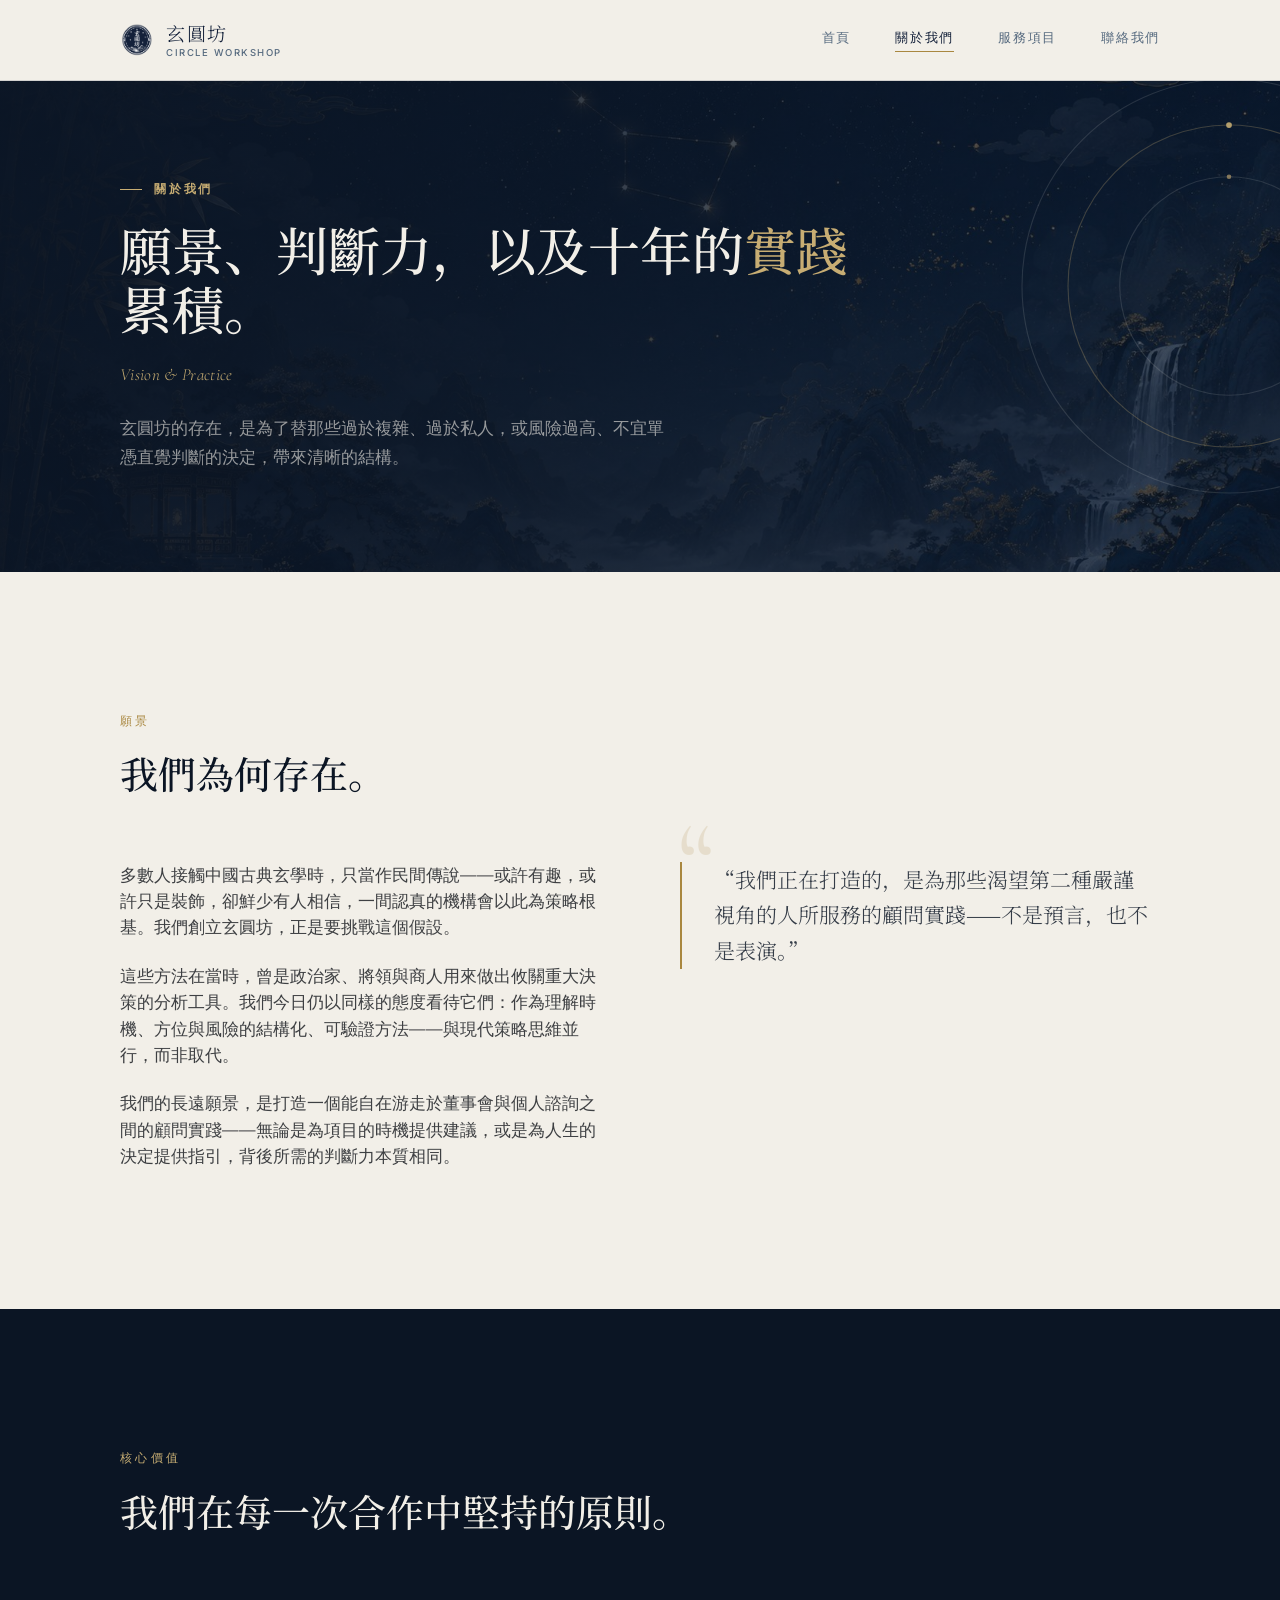
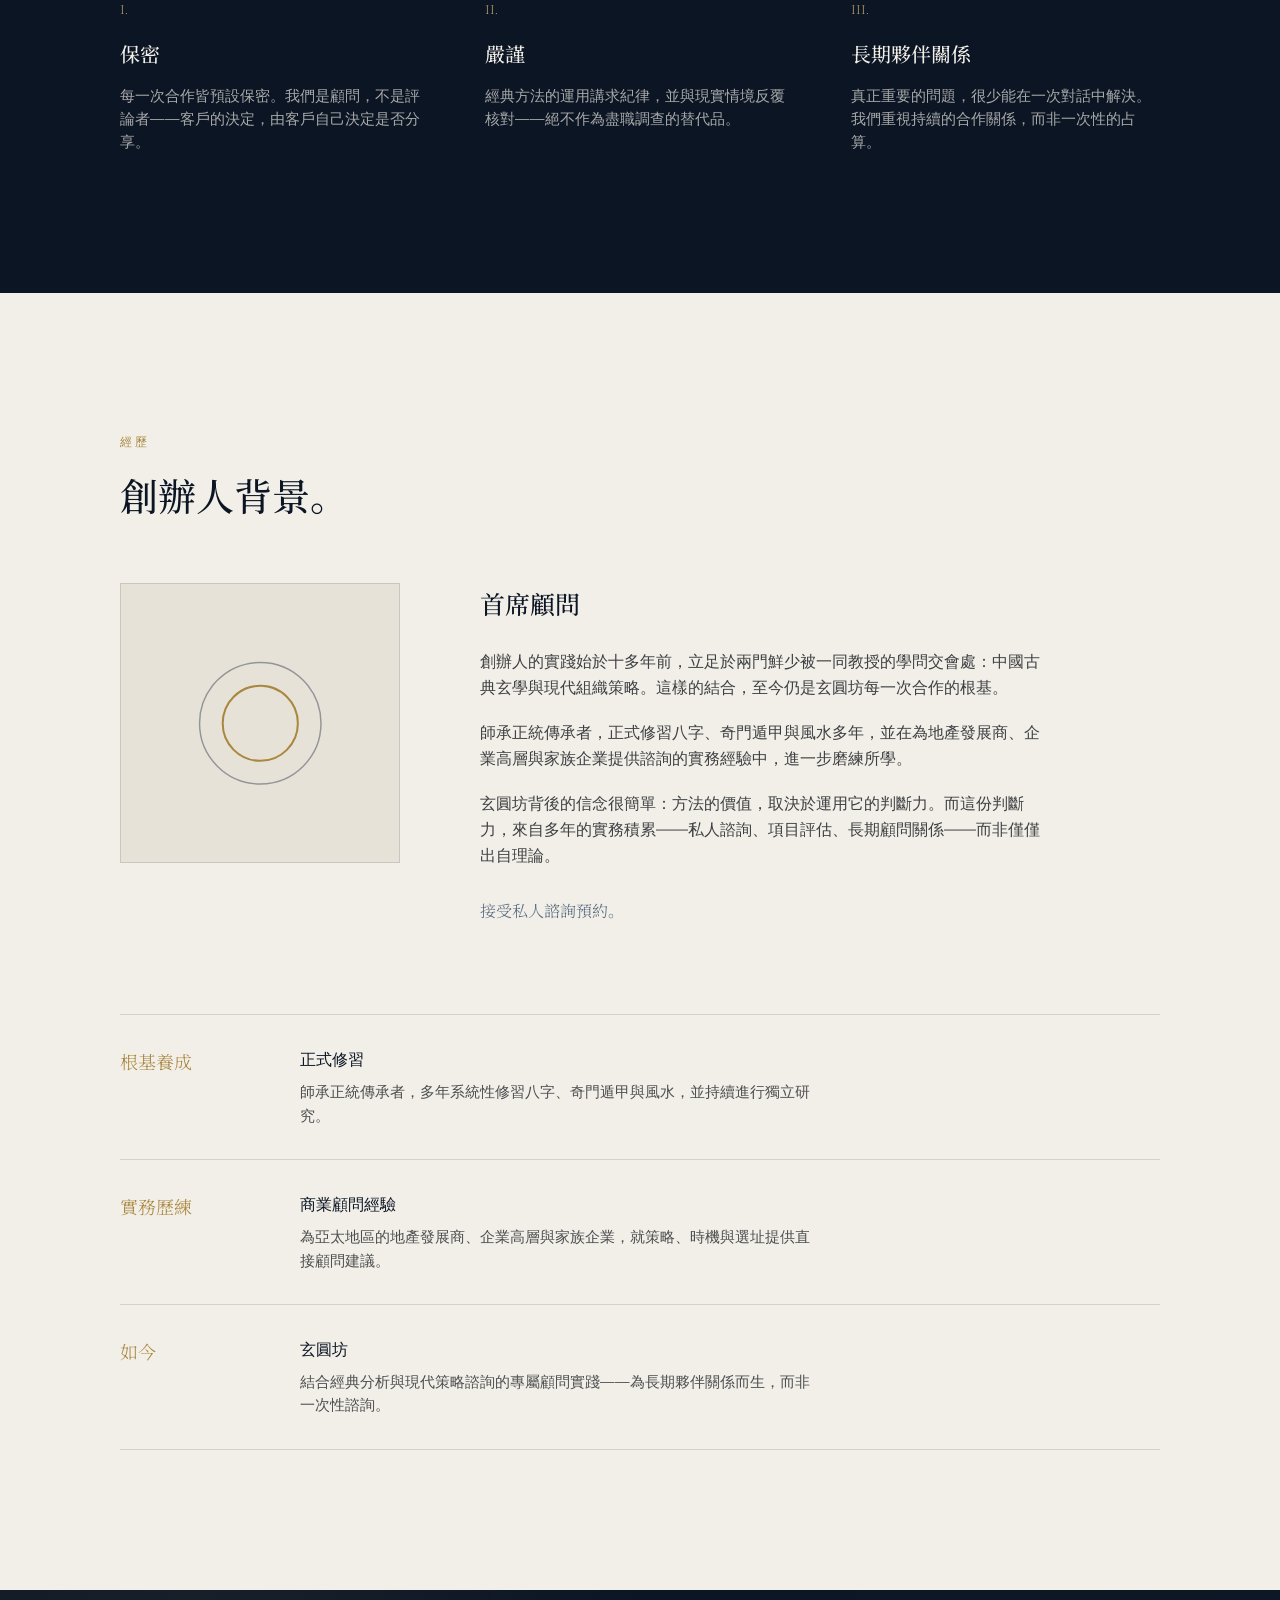
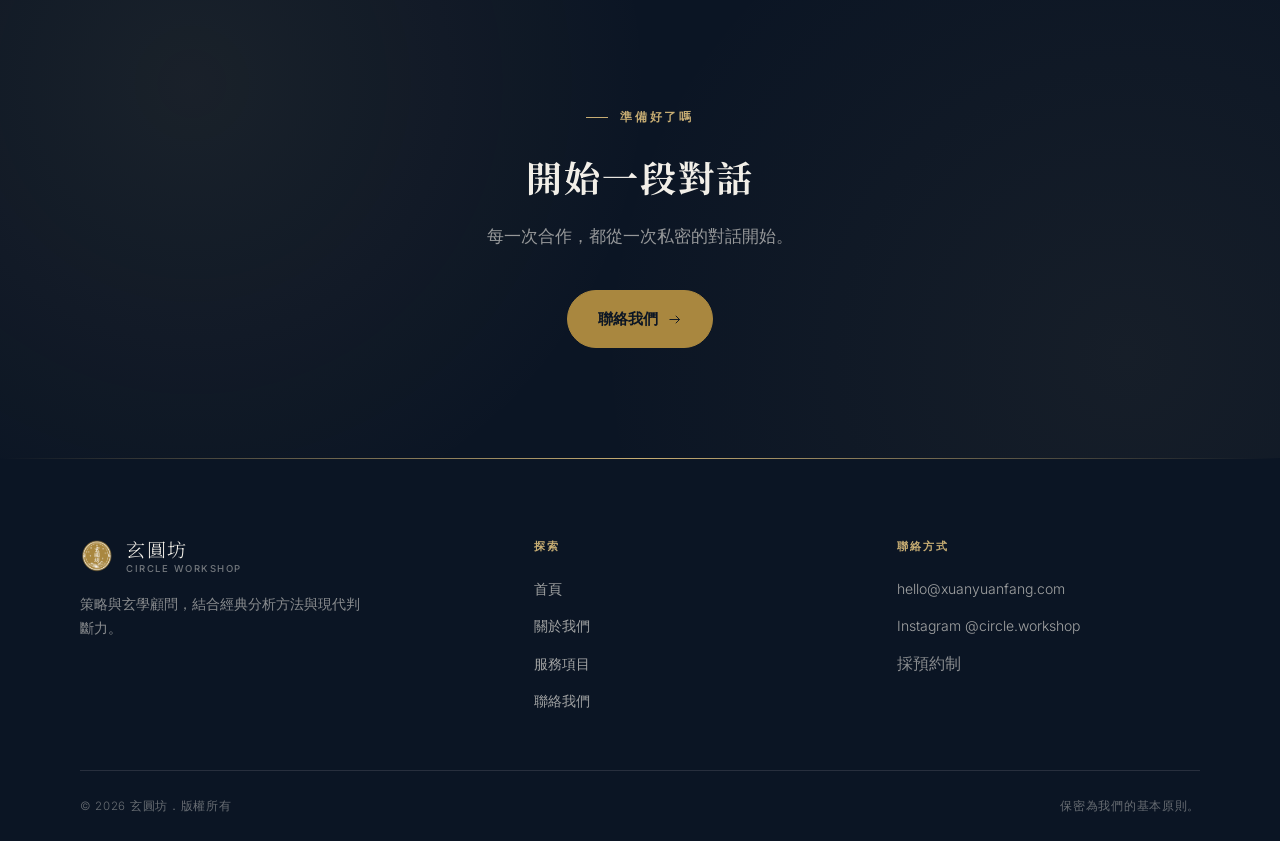
==== commit 45526404: "Add files via upload" ====
--- a/about.html
+++ b/about.html
@@ -16,7 +16,10 @@
   <nav class="wrap">
     <a href="index.html" class="brand-mark">
       <img src="images/logo.png" alt="玄圓坊">
-      玄圓坊
+      <span class="brand-text">
+        <span class="brand-cn">玄圓坊</span>
+        <span class="brand-en">Circle Workshop</span>
+      </span>
     </a>
     <div class="nav-links" id="navLinks">
       <a href="index.html">首頁</a>
@@ -166,7 +169,10 @@
     <div class="footer-brand">
       <div class="brand-mark">
         <img src="images/logo-gold.png" alt="玄圓坊">
-        玄圓坊
+        <span class="brand-text">
+          <span class="brand-cn">玄圓坊</span>
+          <span class="brand-en">Circle Workshop</span>
+        </span>
       </div>
       <p>策略與玄學顧問，結合經典分析方法與現代判斷力。</p>
     </div>
@@ -183,6 +189,7 @@
       <h4>聯絡方式</h4>
       <ul>
         <li><a href="mailto:hello@xuanyuanfang.com">hello@xuanyuanfang.com</a></li>
+        <li><a href="https://instagram.com/circle.workshop" target="_blank" rel="noopener">Instagram @circle.workshop</a></li>
         <li>採預約制</li>
       </ul>
     </div>
--- a/style.css
+++ b/style.css
@@ -54,6 +54,13 @@
 }
 .brand-mark svg{ width:26px; height:26px; display:block; }
 .brand-mark img{ width:34px; height:34px; display:block; }
+.brand-text{ display:flex; flex-direction:column; line-height:1.2; gap:2px; }
+.brand-cn{ font-family:var(--serif-cn); font-size:19px; letter-spacing:0.08em; }
+.brand-en{
+  font-family:var(--sans); font-size:9.5px; font-weight:500; letter-spacing:0.16em;
+  text-transform:uppercase; color:var(--blue-grey);
+}
+.footer-brand .brand-en{ color:rgba(242,239,232,0.45); }
 
 .nav-links{
   display:flex; gap:44px; font-size:12.5px;
@@ -224,6 +231,24 @@
 
 /* ---------- SECTION SHELL ---------- */
 section{ padding:140px 0; position:relative; }
+#services{
+  background-color:var(--paper);
+  background-image:
+    linear-gradient(rgba(242,239,232,0.93), rgba(242,239,232,0.93)),
+    url('images/section-bg.jpg');
+  background-size:cover, cover;
+  background-position:center, center 55%;
+  background-repeat:no-repeat, no-repeat;
+}
+.service-listing{
+  background-color:var(--paper);
+  background-image:
+    linear-gradient(rgba(242,239,232,0.93), rgba(242,239,232,0.93)),
+    url('images/section-bg.jpg');
+  background-size:cover, cover;
+  background-position:center, center 60%;
+  background-repeat:no-repeat, no-repeat;
+}
 .section-head{ margin-bottom:64px; }
 .section-eyebrow{ font-size:11.5px; letter-spacing:0.3em; text-transform:uppercase; color:var(--gold); margin-bottom:18px; }
 .section-title{ font-family:var(--serif-cn); font-weight:500; font-size:clamp(26px, 3.4vw, 38px); color:var(--navy-deep); max-width:640px; line-height:1.3; }
@@ -235,8 +260,11 @@
 .philosophy{
   background-color:var(--paper);
   background-image:
-    radial-gradient(circle at 8% 12%, rgba(20,33,58,0.05) 0, transparent 45%),
-    radial-gradient(circle at 94% 82%, rgba(169,135,63,0.07) 0, transparent 40%);
+    linear-gradient(rgba(242,239,232,0.93), rgba(242,239,232,0.93)),
+    url('images/section-bg.jpg');
+  background-size:cover, cover;
+  background-position:center, center 30%;
+  background-repeat:no-repeat, no-repeat;
 }
 .philosophy-grid{ display:grid; grid-template-columns:1fr 1fr; gap:80px; align-items:start; }
 .philosophy p{ font-size:16.5px; color:var(--ink); opacity:0.82; margin-bottom:22px; max-width:480px; }
@@ -254,7 +282,15 @@
 }
 
 /* ---------- PROCESS / HOW WE WORK ---------- */
-.process{ background:var(--paper); }
+.process{
+  background-color:var(--paper);
+  background-image:
+    linear-gradient(rgba(242,239,232,0.93), rgba(242,239,232,0.93)),
+    url('images/section-bg.jpg');
+  background-size:cover, cover;
+  background-position:center, center 70%;
+  background-repeat:no-repeat, no-repeat;
+}
 .process-list{
   margin-top:20px; position:relative;
 }
@@ -366,7 +402,15 @@
 .fee-disclaimer .cn{ font-family:var(--serif-cn); display:block; margin-bottom:6px; color:var(--navy); }
 
 /* ---------- FOUNDER / ABOUT ---------- */
-.founder{ background:var(--paper); }
+.founder{
+  background-color:var(--paper);
+  background-image:
+    linear-gradient(rgba(242,239,232,0.93), rgba(242,239,232,0.93)),
+    url('images/section-bg.jpg');
+  background-size:cover, cover;
+  background-position:center, center 40%;
+  background-repeat:no-repeat, no-repeat;
+}
 .founder-grid{ display:grid; grid-template-columns:280px 1fr; gap:80px; align-items:start; }
 .founder-mark{ width:100%; aspect-ratio:1/1; border:1px solid var(--line); display:flex; align-items:center; justify-content:center; background:var(--paper-dim); }
 .founder-mark svg{ width:52%; height:52%; }
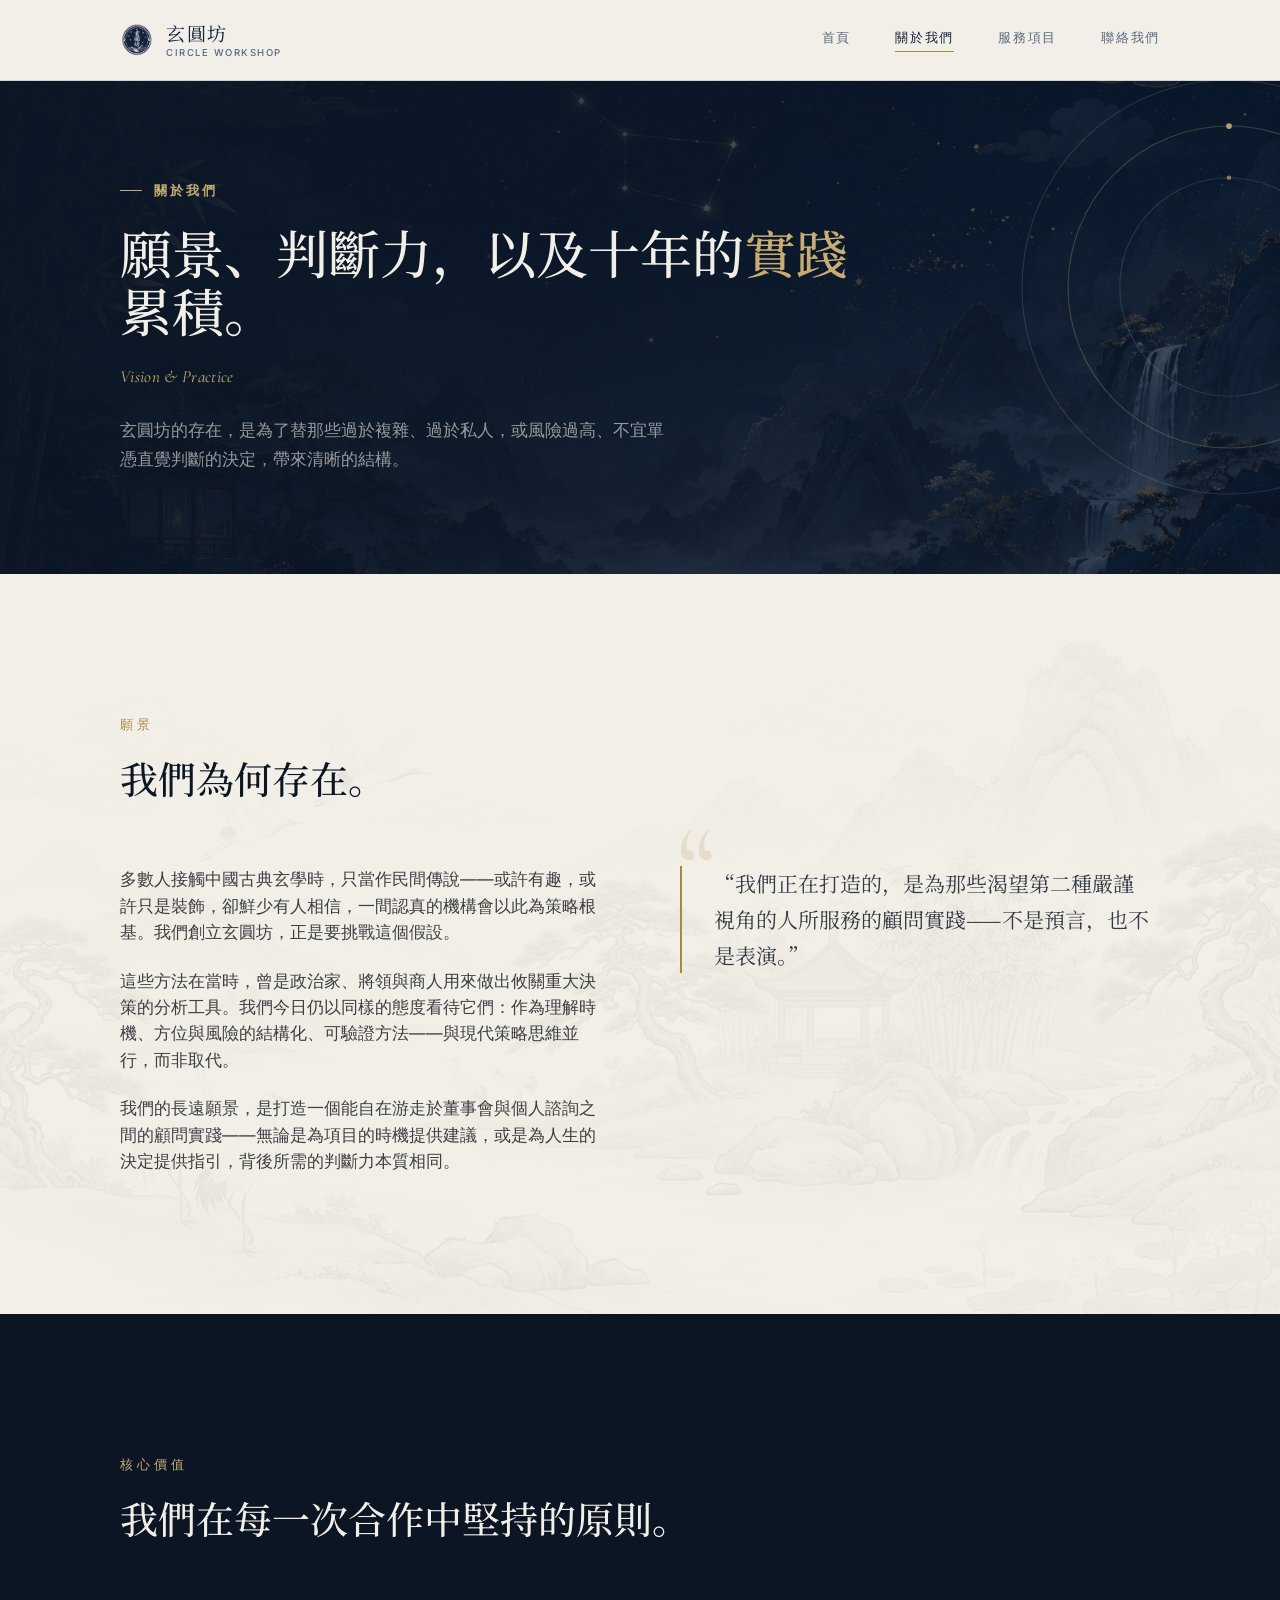
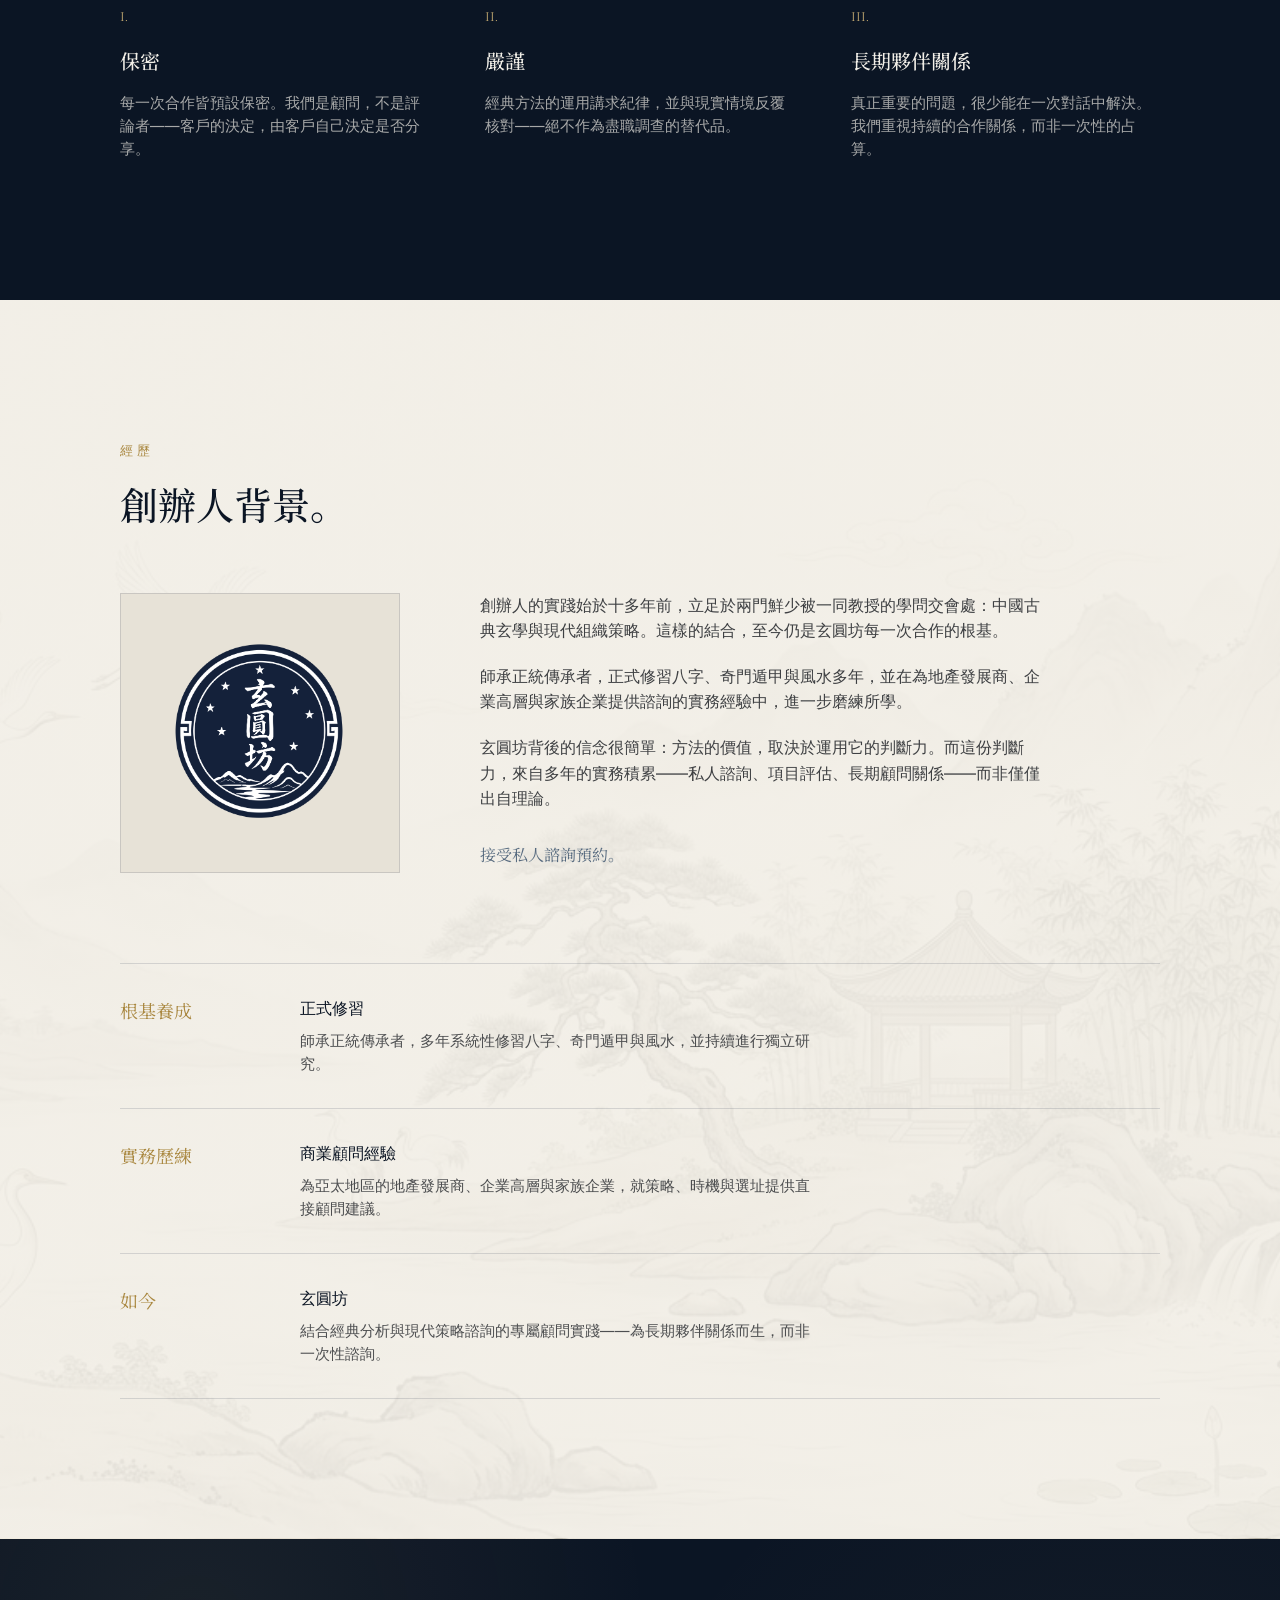
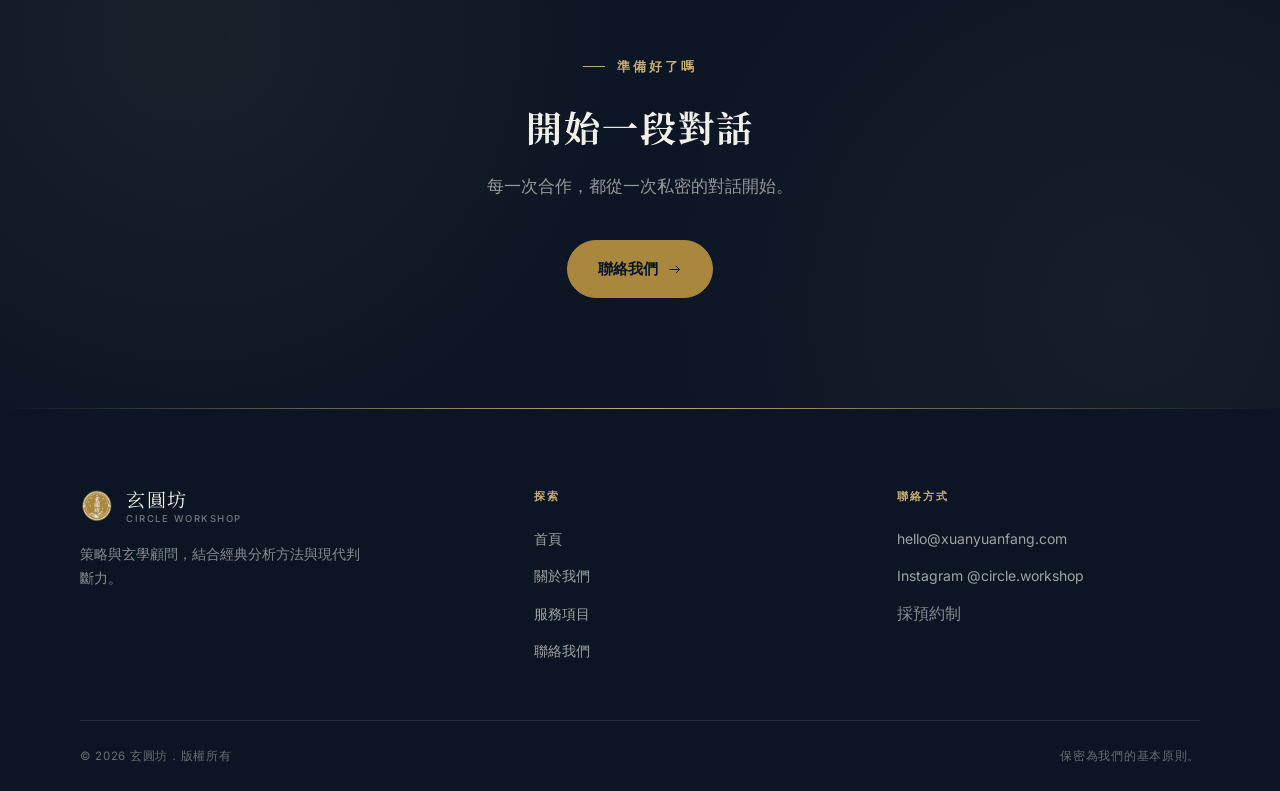
==== commit 3de2885f: "Add files via upload" ====
--- a/about.html
+++ b/about.html
@@ -111,13 +111,9 @@
     </div>
     <div class="founder-grid">
       <div class="reveal founder-mark">
-        <svg viewBox="0 0 100 100" aria-hidden="true">
-          <circle cx="50" cy="50" r="42" fill="none" stroke="var(--navy)" stroke-width="1" opacity="0.4"/>
-          <circle cx="50" cy="50" r="26" fill="none" stroke="var(--gold)" stroke-width="1.4"/>
-        </svg>
+        <img src="images/logo.png" alt="玄圓坊">
       </div>
       <div class="reveal founder-copy">
-        <div class="founder-name">首席顧問</div>
         <p>創辦人的實踐始於十多年前，立足於兩門鮮少被一同教授的學問交會處：中國古典玄學與現代組織策略。這樣的結合，至今仍是玄圓坊每一次合作的根基。</p>
         <p>師承正統傳承者，正式修習八字、奇門遁甲與風水多年，並在為地產發展商、企業高層與家族企業提供諮詢的實務經驗中，進一步磨練所學。</p>
         <p>玄圓坊背後的信念很簡單：方法的價值，取決於運用它的判斷力。而這份判斷力，來自多年的實務積累——私人諮詢、項目評估、長期顧問關係——而非僅僅出自理論。</p>
--- a/style.css
+++ b/style.css
@@ -20,7 +20,7 @@
   background:var(--paper);
   color:var(--ink);
   font-family:var(--sans);
-  font-weight:300;
+  font-weight:400;
   line-height:1.6;
   overflow-x:hidden;
 }
@@ -118,7 +118,7 @@
 }
 .eyebrow{
   display:flex; align-items:center; gap:12px;
-  font-family:var(--sans); font-size:11.5px; font-weight:600; letter-spacing:0.24em; text-transform:uppercase;
+  font-family:var(--sans); font-size:13px; font-weight:600; letter-spacing:0.24em; text-transform:uppercase;
   color:var(--gold-soft); margin-bottom:22px; position:relative; z-index:2;
 }
 .eyebrow::before{ content:''; width:22px; height:1px; background:var(--gold-soft); }
@@ -132,14 +132,14 @@
   color:var(--gold-soft); margin-top:24px; position:relative; z-index:2;
 }
 .page-hero p.lede{
-  font-family:var(--sans); font-weight:300; font-size:16.5px; line-height:1.75;
+  font-family:var(--sans); font-weight:400; font-size:16.5px; line-height:1.75;
   color:rgba(242,239,232,0.6); max-width:560px; margin-top:26px; position:relative; z-index:2;
 }
 
 /* ---------- CTA BANNER TEXT (dedicated, avoids hero-class collisions) ---------- */
 .cta-eyebrow{
   display:inline-flex; align-items:center; gap:12px; justify-content:center;
-  font-family:var(--sans); font-size:11.5px; font-weight:600; letter-spacing:0.24em; text-transform:uppercase;
+  font-family:var(--sans); font-size:13px; font-weight:600; letter-spacing:0.24em; text-transform:uppercase;
   color:var(--gold-soft); margin-bottom:22px;
 }
 .cta-eyebrow::before{ content:''; width:22px; height:1px; background:var(--gold-soft); }
@@ -158,7 +158,7 @@
   min-height:100vh; display:flex; align-items:center; position:relative;
   overflow:hidden; padding:150px 0 100px;
   background:
-    linear-gradient(100deg, rgba(11,21,36,0.94) 0%, rgba(11,21,36,0.82) 45%, rgba(11,21,36,0.5) 100%),
+    linear-gradient(100deg, rgba(11,21,36,0.8) 0%, rgba(11,21,36,0.62) 45%, rgba(11,21,36,0.3) 100%),
     var(--navy-deep) url('images/hero-bg.jpg') center 38% / cover no-repeat;
 }
 .hero-decor{
@@ -185,7 +185,7 @@
 }
 .hero-eyebrow{
   display:flex; align-items:center; gap:12px;
-  font-family:var(--sans); font-size:11.5px; font-weight:600; letter-spacing:0.24em; text-transform:uppercase;
+  font-family:var(--sans); font-size:13px; font-weight:600; letter-spacing:0.24em; text-transform:uppercase;
   color:var(--gold-soft); margin-bottom:26px; opacity:0; animation:fadeUp .9s ease forwards .2s;
 }
 .hero-eyebrow::before{ content:''; width:22px; height:1px; background:var(--gold-soft); }
@@ -205,7 +205,7 @@
 .hero-headline em{ font-style:italic; color:var(--gold-soft); font-weight:500; }
 
 .hero-lede{
-  font-family:var(--sans); font-size:16.5px; font-weight:300; line-height:1.75;
+  font-family:var(--sans); font-size:16.5px; font-weight:400; line-height:1.75;
   color:rgba(242,239,232,0.62); max-width:520px; margin-bottom:44px;
   opacity:0; animation:fadeUp 1.05s ease forwards .75s;
 }
@@ -250,7 +250,7 @@
   background-repeat:no-repeat, no-repeat;
 }
 .section-head{ margin-bottom:64px; }
-.section-eyebrow{ font-size:11.5px; letter-spacing:0.3em; text-transform:uppercase; color:var(--gold); margin-bottom:18px; }
+.section-eyebrow{ font-size:13px; letter-spacing:0.3em; text-transform:uppercase; color:var(--gold); margin-bottom:18px; }
 .section-title{ font-family:var(--serif-cn); font-weight:500; font-size:clamp(26px, 3.4vw, 38px); color:var(--navy-deep); max-width:640px; line-height:1.3; }
 
 .reveal{ opacity:0; transform:translateY(28px); transition:opacity .9s ease, transform .9s ease; }
@@ -283,35 +283,44 @@
 
 /* ---------- PROCESS / HOW WE WORK ---------- */
 .process{
-  background-color:var(--paper);
-  background-image:
-    linear-gradient(rgba(242,239,232,0.93), rgba(242,239,232,0.93)),
+  background-color:var(--navy-deep);
+  overflow:hidden;
+  background-image:
+    linear-gradient(rgba(11,21,36,0.94), rgba(11,21,36,0.94)),
     url('images/section-bg.jpg');
   background-size:cover, cover;
   background-position:center, center 70%;
   background-repeat:no-repeat, no-repeat;
 }
+.process .section-eyebrow{ color:var(--gold-soft); }
+.process .section-title{ color:var(--paper); }
+.process-logo-mark{
+  position:absolute; top:0; right:6%; width:min(460px, 34vw); height:min(460px, 34vw);
+  pointer-events:none; z-index:0; opacity:0.85;
+}
+.process-logo-mark img{ width:100%; height:100%; object-fit:contain; }
+@media (max-width:900px){ .process-logo-mark{ display:none; } }
 .process-list{
   margin-top:20px; position:relative;
 }
 .process-list::before{
   content:''; position:absolute; left:29px; top:14px; bottom:14px; width:1px;
-  background:var(--line);
+  background:rgba(242,239,232,0.16);
 }
 .process-step{
   display:grid; grid-template-columns:60px 1fr; gap:32px;
   padding:34px 0; position:relative;
 }
 .process-num{
-  width:60px; height:60px; border-radius:50%; border:1px solid var(--gold);
+  width:60px; height:60px; border-radius:50%; border:1px solid var(--gold-soft);
   display:flex; align-items:center; justify-content:center;
-  font-family:var(--serif-en); font-size:19px; color:var(--gold);
-  background:var(--paper); position:relative; z-index:1; flex-shrink:0;
+  font-family:var(--serif-en); font-size:19px; color:var(--gold-soft);
+  background:var(--navy-deep); position:relative; z-index:1; flex-shrink:0;
 }
 .process-copy h3{
-  font-family:var(--serif-cn); font-size:21px; font-weight:500; color:var(--navy-deep); margin-bottom:10px;
-}
-.process-copy p{ font-size:15px; color:var(--ink); opacity:0.75; max-width:520px; }
+  font-family:var(--serif-cn); font-size:21px; font-weight:500; color:var(--paper); margin-bottom:10px;
+}
+.process-copy p{ font-size:15px; color:rgba(242,239,232,0.62); max-width:520px; }
 
 @media (max-width:600px){
   .process-step{ grid-template-columns:44px 1fr; gap:20px; }
@@ -360,7 +369,8 @@
 /* ---------- DETAILED SERVICES (services.html) ---------- */
 .service-detail{
   display:grid; grid-template-columns:260px 1fr; gap:60px;
-  padding:70px 0; border-bottom:1px solid var(--line);
+  padding:70px 40px; border-bottom:1px solid var(--line);
+  background-size:cover; background-position:center; background-repeat:no-repeat;
 }
 .service-detail:first-of-type{ border-top:1px solid var(--line); }
 .service-detail .sd-label{ position:sticky; top:120px; align-self:start; }
@@ -401,6 +411,33 @@
 }
 .fee-disclaimer .cn{ font-family:var(--serif-cn); display:block; margin-bottom:6px; color:var(--navy); }
 
+/* ---------- BIG DIPPER / WHY SEVEN ---------- */
+.bigdipper{
+  background-color:var(--navy-deep);
+  background-image:
+    linear-gradient(rgba(11,21,36,0.55), rgba(11,21,36,0.55)),
+    url('images/service-astrology.jpg');
+  background-size:cover; background-position:center 30%; background-repeat:no-repeat;
+  padding:110px 0;
+}
+.bigdipper-grid{
+  display:grid; grid-template-columns:280px 1fr; gap:70px; align-items:center;
+}
+.bigdipper-img{
+  width:100%; aspect-ratio:1/1; border-radius:50%; overflow:hidden;
+  border:1px solid rgba(242,239,232,0.25);
+}
+.bigdipper-img img{ width:100%; height:100%; object-fit:cover; }
+.bigdipper .section-eyebrow{ color:var(--gold-soft); }
+.bigdipper .section-title{ color:var(--paper); }
+.bigdipper-copy{
+  font-size:16.5px; font-weight:400; line-height:1.8; color:rgba(242,239,232,0.72); max-width:620px; margin-top:20px;
+}
+@media (max-width:820px){
+  .bigdipper-grid{ grid-template-columns:1fr; gap:36px; text-align:left; }
+  .bigdipper-img{ max-width:220px; }
+}
+
 /* ---------- FOUNDER / ABOUT ---------- */
 .founder{
   background-color:var(--paper);
@@ -412,8 +449,9 @@
   background-repeat:no-repeat, no-repeat;
 }
 .founder-grid{ display:grid; grid-template-columns:280px 1fr; gap:80px; align-items:start; }
-.founder-mark{ width:100%; aspect-ratio:1/1; border:1px solid var(--line); display:flex; align-items:center; justify-content:center; background:var(--paper-dim); }
+.founder-mark{ width:100%; aspect-ratio:1/1; border:1px solid var(--line); display:flex; align-items:center; justify-content:center; background:var(--paper-dim); padding:14%; }
 .founder-mark svg{ width:52%; height:52%; }
+.founder-mark img{ width:100%; height:100%; object-fit:contain; }
 .founder-copy .section-eyebrow{ margin-bottom:10px; }
 .founder-name{ font-family:var(--serif-cn); font-size:25px; color:var(--navy-deep); margin-bottom:26px; font-weight:500; }
 .founder-copy p{ font-size:16px; color:var(--ink); opacity:0.82; margin-bottom:20px; max-width:560px; }
